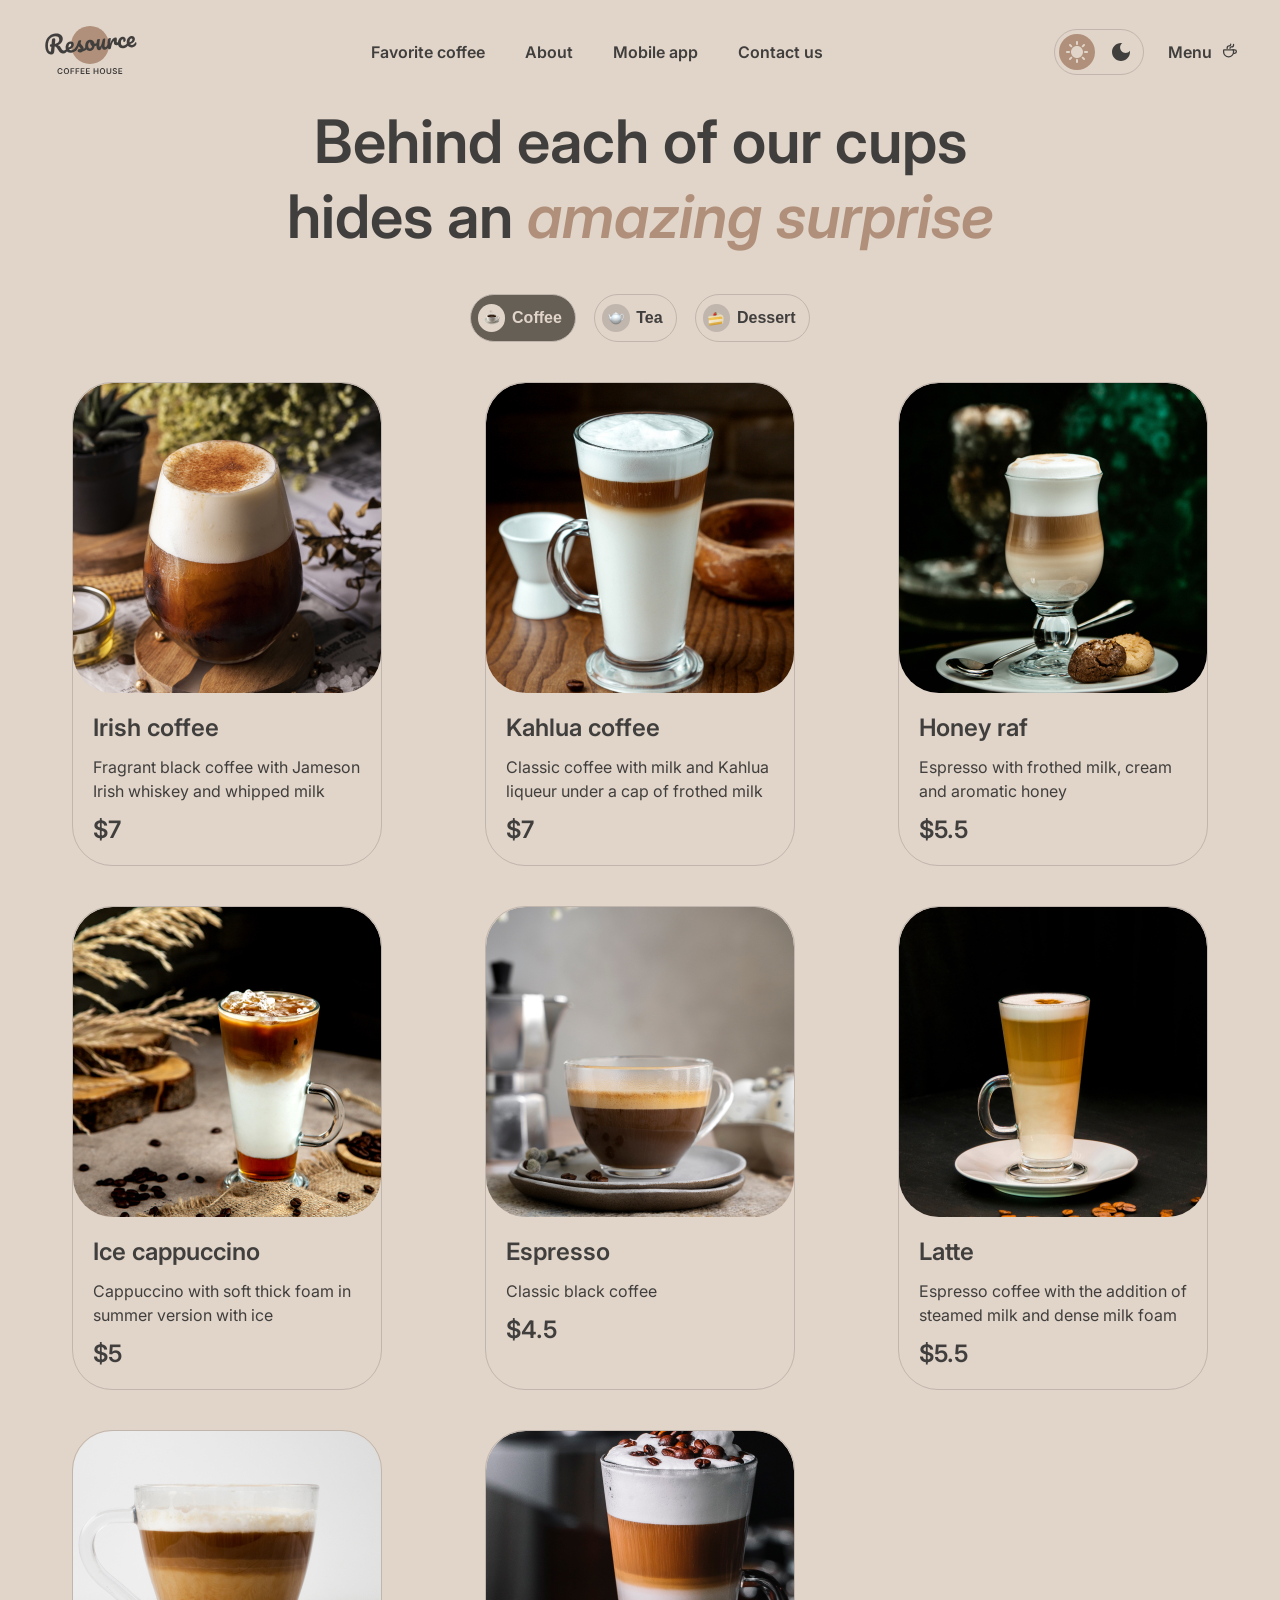
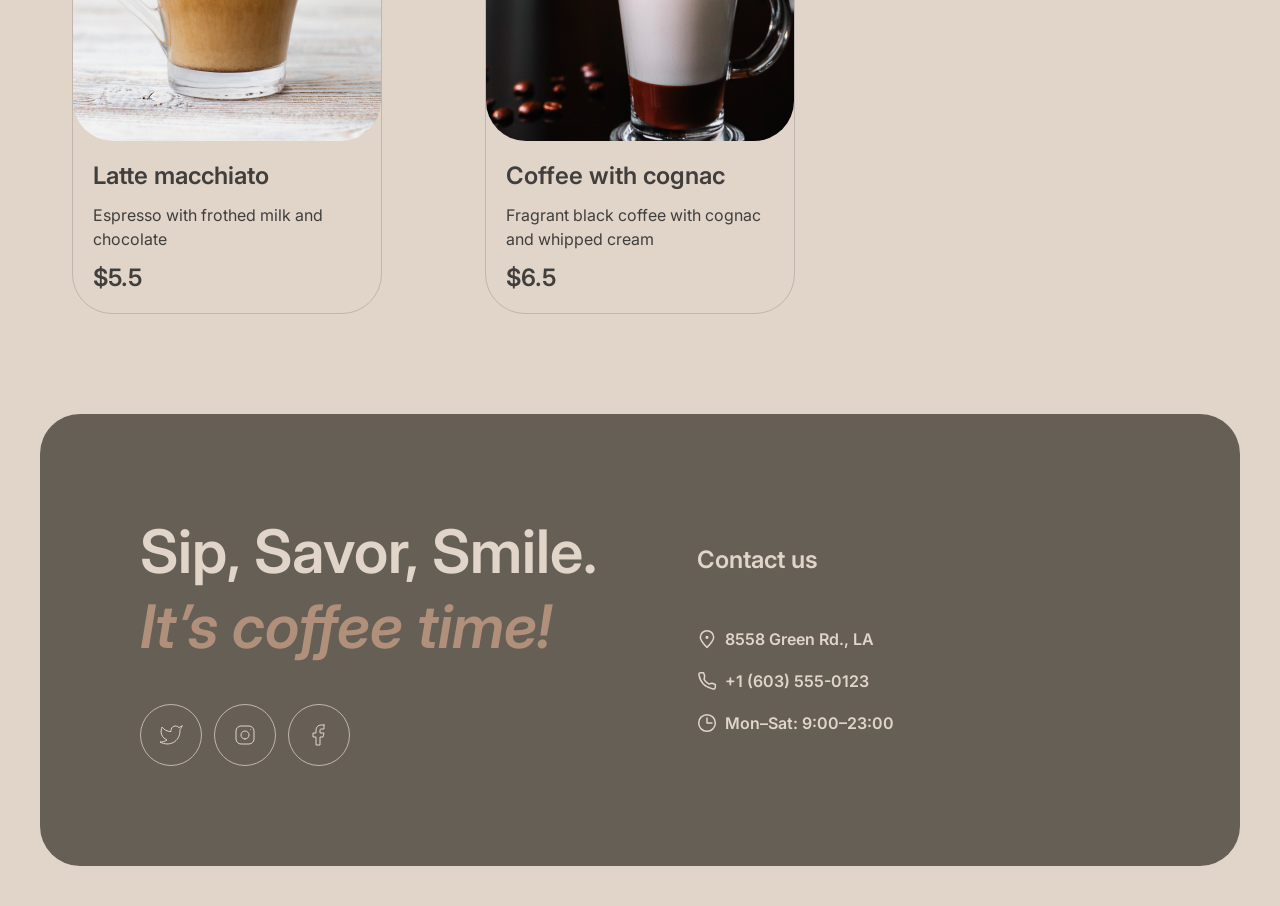
==== menu.html @ b9540a8d "feat: add responsive styles for 768px and 380px screens" ====
<!doctype html>
<html lang="en">
  <head>
    <meta charset="UTF-8" />
    <meta name="viewport" content="width=device-width, initial-scale=1.0" />
    <link rel="stylesheet" href="./menu.css" />
    <link rel="icon" href="./img/home-page/logo.png" />
    <link rel="preconnect" href="https://fonts.googleapis.com" />
    <link rel="preconnect" href="https://fonts.gstatic.com" crossorigin />
    <link
      href="https://fonts.googleapis.com/css2?family=Inter:ital,opsz,wght@0,14..32,100..900;1,14..32,100..900&display=swap"
      rel="stylesheet"
    />
    <title>Coffee House Menu</title>
  </head>
  <body>
    <div class="container">
      <header class="header_container">
        <a class="logo_link" href="./index.html" aria-label="Coffee House home">
          <svg
            class="logo_img"
            width="100"
            height="60"
            viewBox="0 0 100 60"
            fill="none"
            aria-hidden="true"
            xmlns="http://www.w3.org/2000/svg"
          >
            <path
              d="M69 25C69 35.4934 60.4934 44 50 44C39.5066 44 31 35.4934 31 25C31 14.5066 39.5066 6 50 6C60.4934 6 69 14.5066 69 25Z"
              fill="#B0907A"
            />
            <path
              d="M95.6784 22.2913C95.8856 22.2732 96.0534 22.3548 96.1817 22.5364C96.326 22.7165 96.4127 22.9739 96.442 23.3086C96.4922 23.8824 96.4 24.3884 96.1652 24.8265C95.7789 25.5509 95.2359 26.1365 94.5362 26.5832C93.8524 27.0285 93.0084 27.295 92.0042 27.3829C90.4741 27.5168 89.2469 27.1664 88.3226 26.3318C87.3969 25.4812 86.8658 24.2749 86.7291 22.7129C86.6329 21.6131 86.7748 20.5727 87.1547 19.5919C87.5333 18.5951 88.1046 17.7822 88.8687 17.1532C89.6487 16.5229 90.5568 16.1623 91.5928 16.0717C92.5173 15.9908 93.2829 16.2049 93.8895 16.714C94.4948 17.2071 94.8386 17.9239 94.9209 18.8643C95.0171 19.9641 94.7016 20.9473 93.9743 21.814C93.2617 22.6633 91.9772 23.4021 90.1208 24.0303C90.5675 24.73 91.2451 25.0401 92.1537 24.9606C92.8072 24.9035 93.3279 24.7053 93.7158 24.3662C94.1197 24.0257 94.5692 23.4725 95.0643 22.7064C95.2346 22.4506 95.4393 22.3122 95.6784 22.2913ZM91.3914 18.4503C90.8016 18.5019 90.3295 18.8885 89.9751 19.6102C89.6365 20.3304 89.5098 21.1767 89.5949 22.149L89.5991 22.1968C90.5199 21.8914 91.2318 21.4918 91.7347 20.9981C92.2376 20.5044 92.4632 19.9626 92.4117 19.3729C92.3852 19.0701 92.2766 18.8386 92.0859 18.6786C91.9098 18.5013 91.6783 18.4252 91.3914 18.4503Z"
              fill="currentColor"
            />
            <path
              d="M83.2976 28.1446C81.7356 28.2813 80.4779 27.9497 79.5245 27.1497C78.5857 26.3324 78.0529 25.1985 77.926 23.7481C77.813 22.457 77.969 21.303 78.394 20.2861C78.819 19.2692 79.4149 18.4622 80.1818 17.8651C80.9487 17.268 81.7784 16.9304 82.671 16.8523C83.5477 16.7756 84.2481 16.9793 84.7723 17.4635C85.311 17.9303 85.6159 18.5702 85.6871 19.383C85.7456 20.0525 85.6437 20.6316 85.3813 21.1203C85.1348 21.6076 84.7725 21.8722 84.2944 21.9141C83.9915 21.9406 83.7382 21.8904 83.5344 21.7637C83.3465 21.6356 83.2414 21.444 83.2191 21.189C83.2093 21.0774 83.2141 20.9485 83.2334 20.8023C83.2527 20.6561 83.2676 20.5504 83.278 20.4852C83.3367 20.2392 83.357 20.0125 83.3389 19.8053C83.3208 19.5981 83.2511 19.4436 83.1297 19.3418C83.0243 19.2386 82.876 19.1953 82.6847 19.2121C82.3181 19.2441 81.9901 19.4415 81.7006 19.8041C81.4097 20.1508 81.193 20.6114 81.0506 21.186C80.9081 21.7606 80.8661 22.3826 80.9247 23.0521C81.0865 24.901 81.9723 25.7551 83.5821 25.6142C84.2356 25.557 84.9181 25.2805 85.6296 24.7846C86.3556 24.2714 87.0469 23.5444 87.7034 22.6036C87.8752 22.3637 88.0806 22.2333 88.3197 22.2124C88.5269 22.1942 88.6946 22.2759 88.8229 22.4574C88.9672 22.6375 89.054 22.895 89.0832 23.2297C89.1362 23.8354 89.028 24.3427 88.7587 24.7518C88.0904 25.7418 87.2526 26.5378 86.2452 27.1399C85.2524 27.7247 84.2699 28.0596 83.2976 28.1446Z"
              fill="currentColor"
            />
            <path
              d="M69.549 29.3476C68.9433 29.4006 68.485 29.1195 68.1742 28.5042C67.8794 27.8876 67.6706 26.8779 67.5479 25.4753C67.3666 23.4032 67.4892 21.4089 67.9158 19.4924C68.0188 19.0177 68.2207 18.6627 68.5213 18.4276C68.8365 18.1752 69.289 18.0232 69.8787 17.9716C70.1975 17.9437 70.4242 17.964 70.5586 18.0326C70.6931 18.1011 70.7701 18.2469 70.7897 18.4701C70.812 18.7251 70.7426 19.3094 70.5816 20.2229C70.478 20.8744 70.3993 21.4434 70.3455 21.93C70.2917 22.4165 70.2636 23.0132 70.2612 23.7201C70.6673 22.3033 71.1594 21.136 71.7376 20.2181C72.3158 19.3002 72.8997 18.6308 73.4892 18.2098C74.0947 17.7874 74.6605 17.5532 75.1865 17.5072C76.2225 17.4166 76.7858 17.8893 76.8765 18.9253C76.8946 19.1325 76.8668 19.6409 76.7931 20.4504C76.7214 21.0991 76.6925 21.5032 76.7064 21.6626C76.7552 22.2204 76.9789 22.4819 77.3773 22.4471C77.8236 22.408 78.3668 22.0072 79.0067 21.2445C79.1958 21.0191 79.4019 20.8967 79.6251 20.8772C79.8323 20.8591 80 20.9408 80.1283 21.1223C80.2712 21.2864 80.3559 21.5199 80.3824 21.8228C80.434 22.4125 80.315 22.8887 80.0255 23.2513C79.6197 23.7526 79.1285 24.1971 78.5521 24.5848C77.9903 24.9552 77.3746 25.1697 76.7052 25.2282C75.8604 25.3021 75.196 25.1434 74.7121 24.7521C74.2441 24.3594 73.978 23.7965 73.9139 23.0633C73.8929 22.8242 73.8959 22.583 73.9228 22.3397C73.9268 22.0182 73.9239 21.8016 73.9142 21.69C73.8919 21.435 73.793 21.3151 73.6177 21.3305C73.3786 21.3514 73.0836 21.6503 72.7325 22.2271C72.396 22.7865 72.0748 23.5213 71.7689 24.4314C71.4631 25.3415 71.2332 26.2932 71.0791 27.2864C70.9694 28.0509 70.8068 28.5791 70.5914 28.8709C70.3906 29.1455 70.0431 29.3044 69.549 29.3476Z"
              fill="currentColor"
            />
            <path
              d="M59.2462 30.2488C58.5289 30.3116 57.9106 30.0364 57.3912 29.4233C56.8863 28.7929 56.5906 27.9836 56.5042 26.9954C56.3996 25.8 56.3838 24.7012 56.4567 23.699C56.5282 22.6809 56.6985 21.5979 56.9675 20.4501C57.085 19.958 57.2782 19.5958 57.547 19.3635C57.8157 19.1312 58.2609 18.9878 58.8826 18.9334C59.2332 18.9028 59.4772 18.9376 59.6145 19.038C59.7677 19.1371 59.8541 19.2981 59.8736 19.5213C59.8847 19.6488 59.8347 20.0868 59.7235 20.8354C59.6157 21.4391 59.5349 21.9842 59.4811 22.4707C59.3088 24.1722 59.247 25.3019 59.2958 25.8598C59.3251 26.1945 59.3859 26.4301 59.4781 26.5666C59.569 26.6871 59.7021 26.7397 59.8774 26.7244C60.1165 26.7035 60.3904 26.4386 60.6993 25.9297C61.024 25.4195 61.3431 24.6608 61.6565 23.6536C61.9859 22.6451 62.2798 21.4148 62.5382 19.9627C62.6239 19.4734 62.7852 19.114 63.0221 18.8845C63.2749 18.6535 63.6643 18.5151 64.1903 18.4691C64.5569 18.437 64.8161 18.4625 64.9679 18.5456C65.1184 18.6127 65.204 18.7658 65.2249 19.0049C65.2598 19.4034 65.1561 20.5127 64.9138 22.3327C64.646 24.412 64.533 25.6907 64.5748 26.1688C64.6013 26.4717 64.686 26.7052 64.8289 26.8694C64.9703 27.0176 65.1447 27.0827 65.3519 27.0645C65.6706 27.0366 66.0285 26.8126 66.4254 26.3924C66.8368 25.9549 67.3708 25.2657 68.0273 24.3249C68.199 24.0851 68.4044 23.9547 68.6435 23.9337C68.8507 23.9156 69.0185 23.9973 69.1468 24.1788C69.291 24.3589 69.3778 24.6163 69.4071 24.9511C69.4629 25.5886 69.3547 26.096 69.0825 26.4731C68.471 27.3779 67.7905 28.1361 67.041 28.7477C66.3074 29.358 65.4385 29.707 64.4343 29.7949C63.6693 29.8618 63.0776 29.6165 62.6594 29.0588C62.2572 28.4997 62.0093 27.6862 61.9159 26.6183C61.7398 27.7259 61.4065 28.5982 60.9162 29.2354C60.4245 29.8566 59.8678 30.1944 59.2462 30.2488Z"
              fill="currentColor"
            />
            <path
              d="M57.5606 22.8796C57.7678 22.8614 57.9362 22.9511 58.0659 23.1485C58.1956 23.346 58.2744 23.6041 58.3023 23.9229C58.3692 24.688 58.1779 25.1625 57.7282 25.3463C56.8011 25.7647 55.7659 26.048 54.6225 26.1963C54.4367 27.5616 53.9332 28.6898 53.1117 29.5808C52.2888 30.4559 51.3115 30.9429 50.1799 31.0419C49.2235 31.1256 48.3824 30.9663 47.6566 30.564C46.9467 30.1603 46.383 29.5913 45.9654 28.8569C45.5478 28.1225 45.3 27.309 45.2219 26.4164C45.1159 25.205 45.2529 24.1089 45.6328 23.1281C46.0114 22.1313 46.5841 21.3343 47.351 20.7372C48.1165 20.1242 48.9933 19.7744 49.9816 19.688C51.1929 19.582 52.2022 19.9193 53.0093 20.6999C53.8309 21.4632 54.3592 22.453 54.5941 23.6691C55.339 23.5558 56.2177 23.3183 57.23 22.9567C57.3547 22.9136 57.4649 22.8879 57.5606 22.8796ZM50.1494 28.4908C50.6595 28.4462 51.0797 28.2007 51.41 27.7542C51.7563 27.3063 51.959 26.6863 52.0182 25.8941C51.4948 25.6026 51.0739 25.1977 50.7555 24.6795C50.4531 24.1599 50.2754 23.5972 50.2224 22.9916C50.2001 22.7365 50.2017 22.4794 50.2272 22.2202L50.1076 22.2307C49.4701 22.2864 48.9633 22.644 48.5873 23.3032C48.2259 23.9452 48.094 24.824 48.1916 25.9398C48.2683 26.8164 48.4942 27.4712 48.8694 27.9042C49.2605 28.3357 49.6872 28.5313 50.1494 28.4908Z"
              fill="currentColor"
            />
            <path
              d="M40.3103 32.4354C39.4815 32.508 38.8272 32.3725 38.3474 32.029C37.8836 31.6841 37.6307 31.2726 37.5889 30.7944C37.5527 30.38 37.6727 30.0081 37.9491 29.6787C38.2254 29.3494 38.6584 29.1589 39.2482 29.1073C39.4554 29.0892 39.6966 29.0922 39.9717 29.1163C40.2614 29.1231 40.4787 29.1282 40.6235 29.1316C40.5713 28.7185 40.4415 28.3364 40.2341 27.9851C40.0427 27.6325 39.8048 27.3 39.5205 26.9876C39.2348 26.6592 38.9692 26.3773 38.7237 26.1418C38.3119 27.1254 37.8861 27.9497 37.4464 28.6145C37.0226 29.278 36.5482 29.9137 36.0232 30.5218C35.7614 30.8338 35.4711 31.0038 35.1523 31.0316C34.8973 31.054 34.6824 30.9844 34.5077 30.823C34.3316 30.6457 34.2316 30.4216 34.2079 30.1506C34.1801 29.8318 34.2658 29.5272 34.4653 29.2367L34.7426 28.827C35.5244 27.6664 36.1078 26.7159 36.4928 25.9756C36.7233 25.4896 36.9884 24.8481 37.288 24.0509C37.5863 23.2379 37.8745 22.4016 38.1527 21.542C38.3942 20.8142 38.9931 20.4085 39.9494 20.3248C40.3957 20.2858 40.71 20.2984 40.8923 20.3628C41.0746 20.4271 41.1734 20.547 41.1888 20.7223C41.1971 20.8179 41.1785 20.9722 41.1329 21.1849C41.0873 21.3977 41.0177 21.6126 40.9243 21.8296C40.6876 22.4285 40.5867 22.9272 40.6215 23.3257C40.6424 23.5647 40.7451 23.8208 40.9296 24.0937C41.1301 24.3653 41.4244 24.7009 41.8127 25.1006C42.3814 25.7254 42.8141 26.2657 43.111 26.7216C43.4224 27.1601 43.6025 27.6583 43.6513 28.2162C43.6652 28.3756 43.6688 28.6001 43.662 28.8898C44.4166 28.5187 45.2626 27.6335 46.2003 26.2345C46.372 25.9946 46.5774 25.8642 46.8165 25.8433C47.0237 25.8252 47.1915 25.9069 47.3198 26.0884C47.464 26.2685 47.5508 26.5259 47.5801 26.8606C47.6331 27.4663 47.5249 27.9737 47.2555 28.3827C46.545 29.4407 45.8392 30.185 45.1381 30.6158C44.4515 31.0292 43.5756 31.2985 42.5105 31.4238C41.9204 32.0215 41.187 32.3587 40.3103 32.4354Z"
              fill="currentColor"
            />
            <path
              d="M36.6161 26.7357C36.8233 26.7175 36.9911 26.7992 37.1194 26.9807C37.2636 27.1608 37.3504 27.4183 37.3797 27.753C37.4355 28.3905 37.3273 28.8979 37.0551 29.2751C36.5281 30.0439 35.7492 30.7786 34.7183 31.4791C33.7034 32.1782 32.5823 32.5815 31.355 32.6888C29.6814 32.8353 28.3426 32.4947 27.3386 31.667C26.3347 30.8394 25.7637 29.6365 25.6256 28.0586C25.5294 26.9588 25.6713 25.9185 26.0512 24.9376C26.4298 23.9408 27.0011 23.1279 27.7652 22.4989C28.5452 21.8686 29.4533 21.508 30.4893 21.4174C31.4138 21.3365 32.1793 21.5506 32.786 22.0597C33.3913 22.5528 33.7351 23.2696 33.8173 24.21C33.9136 25.3098 33.5981 26.293 32.8708 27.1597C32.1581 28.009 30.8816 28.7471 29.0412 29.3739C29.5039 30.0722 30.293 30.3726 31.4088 30.275C32.126 30.2122 32.9173 29.894 33.7826 29.3204C34.6625 28.7295 35.4016 27.9983 35.9999 27.1269C36.1716 26.887 36.377 26.7566 36.6161 26.7357ZM30.2878 23.796C29.6981 23.8476 29.226 24.2342 28.8715 24.9559C28.533 25.6761 28.4063 26.5224 28.4914 27.4947L28.4955 27.5425C29.4164 27.2371 30.1283 26.8375 30.6312 26.3438C31.1341 25.8501 31.3597 25.3083 31.3081 24.7186C31.2816 24.4158 31.1731 24.1843 30.9824 24.0243C30.8063 23.847 30.5747 23.7709 30.2878 23.796Z"
              fill="currentColor"
            />
            <path
              d="M27.6906 27.5167C27.8978 27.4986 28.0656 27.5803 28.1939 27.7618C28.3382 27.9419 28.4249 28.1993 28.4542 28.5341C28.5086 29.1557 28.4004 29.6631 28.1296 30.0561C27.4454 31.0476 26.7351 31.8324 25.9987 32.4108C25.261 32.9733 24.3581 33.3012 23.2902 33.3946C22.2541 33.4853 21.3451 33.2837 20.5631 32.79C19.797 32.2949 19.028 31.3985 18.256 30.1009C17.6351 29.063 17.151 28.3023 16.8035 27.8188C16.4547 27.3193 16.119 26.9712 15.7967 26.7745C15.4903 26.5765 15.1198 26.4724 14.6852 26.4622C14.6508 26.8025 14.5595 27.8705 14.4114 29.6663C14.3537 30.4744 14.3165 30.9675 14.3 31.1456C14.2256 32.1319 13.9724 32.9089 13.5402 33.4767C13.1067 34.0286 12.4038 34.3471 11.4315 34.4321C10.3636 34.5256 9.38799 34.2977 8.50477 33.7486C7.63609 33.1822 6.9298 32.3606 6.38589 31.2839C5.84059 30.1913 5.50518 28.9277 5.37968 27.4932C5.1454 24.8154 5.40544 22.4638 6.15978 20.4383C6.93006 18.4115 8.10738 16.8148 9.69174 15.6483C11.2906 14.4644 13.1899 13.7763 15.3895 13.5838C16.9196 13.45 18.223 13.5688 19.2994 13.9404C20.3759 14.312 21.1968 14.8826 21.762 15.6523C22.3432 16.4206 22.6784 17.3148 22.7676 18.3349C22.8457 19.2275 22.7073 20.1229 22.3522 21.0213C22.0117 21.9023 21.4476 22.7066 20.66 23.434C19.8724 24.1614 18.8869 24.7375 17.7034 25.1622C18.4866 25.3025 19.1057 25.5856 19.5605 26.0116C20.0154 26.4376 20.4891 27.0787 20.9816 27.9351C21.5115 28.8524 22.0112 29.5153 22.4806 29.924C22.966 30.3312 23.4955 30.5098 24.0693 30.4596C24.5794 30.4149 25.0509 30.205 25.4838 29.8299C25.9154 29.4388 26.4456 28.7981 27.0744 27.9079C27.2461 27.6681 27.4515 27.5377 27.6906 27.5167ZM11.3837 26.727C10.8418 26.7744 10.4561 26.6797 10.2266 26.4428C10.013 26.2045 9.89225 25.9259 9.86436 25.6071C9.8309 25.2246 9.92394 24.9113 10.1435 24.6672C10.379 24.4218 10.6562 24.2851 10.9749 24.2572L11.5727 24.2049C11.691 22.6206 11.8123 21.2528 11.9364 20.1016C12.053 19.0474 12.6771 18.4708 13.8088 18.3718C14.7173 18.2923 15.2071 18.659 15.2782 19.4719C15.2936 19.6473 15.2975 19.7835 15.2899 19.8805L14.9199 23.9121C15.7764 23.789 16.5393 23.5134 17.2085 23.0855C17.8937 22.6561 18.4149 22.0966 18.7722 21.4068C19.1454 20.7156 19.2957 19.9556 19.2232 19.1268C19.1353 18.1226 18.7236 17.3636 17.988 16.8498C17.2524 16.3359 16.2232 16.1369 14.9002 16.2526C13.3382 16.3893 12.0016 16.8997 10.8904 17.7839C9.79381 18.6508 8.98568 19.8779 8.46605 21.4653C7.94503 23.0366 7.78003 24.9142 7.97108 27.0978C8.06033 28.1179 8.24063 28.9855 8.51198 29.7006C8.78334 30.4157 9.08648 30.9432 9.42139 31.2834C9.75631 31.6235 10.0592 31.7817 10.3302 31.7579C10.5374 31.7398 10.6957 31.6216 10.8051 31.4032C10.9304 31.1834 11.0127 30.839 11.052 30.3698L11.3837 26.727Z"
              fill="currentColor"
            />
            <path
              d="M78.4023 54.0001V48.1819H82.1864V49.0654H79.4563V50.645H81.9904V51.5285H79.4563V53.1165H82.2092V54.0001H78.4023Z"
              fill="currentColor"
            />
            <path
              d="M75.9698 49.7813C75.9433 49.5332 75.8316 49.34 75.6346 49.2017C75.4395 49.0635 75.1857 48.9943 74.8732 48.9943C74.6535 48.9943 74.4651 49.0275 74.3079 49.0938C74.1507 49.1601 74.0304 49.25 73.9471 49.3637C73.8638 49.4773 73.8211 49.607 73.8192 49.7529C73.8192 49.8741 73.8467 49.9792 73.9016 50.0682C73.9585 50.1572 74.0352 50.233 74.1317 50.2955C74.2283 50.3561 74.3353 50.4072 74.4528 50.4489C74.5702 50.4906 74.6886 50.5256 74.8079 50.554L75.3533 50.6904C75.573 50.7415 75.7842 50.8106 75.9869 50.8977C76.1914 50.9849 76.3742 51.0947 76.5352 51.2273C76.698 51.3599 76.8268 51.5199 76.9215 51.7074C77.0162 51.8949 77.0636 52.1146 77.0636 52.3665C77.0636 52.7074 76.9764 53.0076 76.8022 53.2671C76.628 53.5246 76.3761 53.7263 76.0465 53.8722C75.7189 54.0161 75.3221 54.0881 74.8562 54.0881C74.4035 54.0881 74.0105 54.018 73.6772 53.8779C73.3458 53.7377 73.0863 53.5332 72.8988 53.2642C72.7132 52.9953 72.6128 52.6676 72.5977 52.2813H73.6346C73.6497 52.4839 73.7122 52.6525 73.8221 52.787C73.9319 52.9214 74.0749 53.0218 74.2511 53.0881C74.4291 53.1544 74.628 53.1875 74.8477 53.1875C75.0768 53.1875 75.2776 53.1534 75.4499 53.0852C75.6242 53.0152 75.7605 52.9186 75.859 52.7955C75.9575 52.6705 76.0077 52.5246 76.0096 52.358C76.0077 52.2065 75.9632 52.0815 75.8761 51.983C75.7889 51.8826 75.6668 51.7993 75.5096 51.733C75.3543 51.6648 75.1725 51.6042 74.9641 51.5512L74.3022 51.3807C73.823 51.2576 73.4442 51.071 73.1658 50.821C72.8893 50.5692 72.7511 50.2349 72.7511 49.8182C72.7511 49.4754 72.8439 49.1752 73.0295 48.9176C73.217 48.6601 73.4717 48.4602 73.7937 48.3182C74.1156 48.1743 74.4802 48.1023 74.8874 48.1023C75.3003 48.1023 75.6621 48.1743 75.9727 48.3182C76.2852 48.4602 76.5304 48.6582 76.7085 48.912C76.8865 49.1638 76.9783 49.4536 76.984 49.7813H75.9698Z"
              fill="currentColor"
            />
            <path
              d="M70.2086 48.1819H71.2626V51.983C71.2626 52.3997 71.1641 52.7662 70.9672 53.0825C70.7721 53.3987 70.4975 53.6459 70.1433 53.8239C69.7891 54.0001 69.3753 54.0881 68.9018 54.0881C68.4264 54.0881 68.0117 54.0001 67.6575 53.8239C67.3033 53.6459 67.0287 53.3987 66.8336 53.0825C66.6386 52.7662 66.541 52.3997 66.541 51.983V48.1819H67.595V51.895C67.595 52.1374 67.648 52.3533 67.7541 52.5427C67.862 52.7321 68.0136 52.8807 68.2086 52.9887C68.4037 53.0948 68.6348 53.1478 68.9018 53.1478C69.1689 53.1478 69.3999 53.0948 69.595 52.9887C69.792 52.8807 69.9435 52.7321 70.0495 52.5427C70.1556 52.3533 70.2086 52.1374 70.2086 51.895V48.1819Z"
              fill="currentColor"
            />
            <path
              d="M65.1435 51.0909C65.1435 51.7178 65.026 52.2548 64.7912 52.7017C64.5582 53.1468 64.2401 53.4877 63.8366 53.7245C63.4351 53.9612 62.9796 54.0796 62.4702 54.0796C61.9607 54.0796 61.5043 53.9612 61.1009 53.7245C60.6993 53.4858 60.3812 53.144 60.1463 52.6989C59.9134 52.2519 59.7969 51.7159 59.7969 51.0909C59.7969 50.464 59.9134 49.9281 60.1463 49.483C60.3812 49.036 60.6993 48.6942 61.1009 48.4574C61.5043 48.2207 61.9607 48.1023 62.4702 48.1023C62.9796 48.1023 63.4351 48.2207 63.8366 48.4574C64.2401 48.6942 64.5582 49.036 64.7912 49.483C65.026 49.9281 65.1435 50.464 65.1435 51.0909ZM64.0838 51.0909C64.0838 50.6496 64.0147 50.2775 63.8764 49.9745C63.7401 49.6695 63.5507 49.4394 63.3082 49.2841C63.0658 49.1269 62.7865 49.0483 62.4702 49.0483C62.1539 49.0483 61.8745 49.1269 61.6321 49.2841C61.3897 49.4394 61.1993 49.6695 61.0611 49.9745C60.9247 50.2775 60.8565 50.6496 60.8565 51.0909C60.8565 51.5322 60.9247 51.9053 61.0611 52.2102C61.1993 52.5133 61.3897 52.7434 61.6321 52.9006C61.8745 53.0559 62.1539 53.1335 62.4702 53.1335C62.7865 53.1335 63.0658 53.0559 63.3082 52.9006C63.5507 52.7434 63.7401 52.5133 63.8764 52.2102C64.0147 51.9053 64.0838 51.5322 64.0838 51.0909Z"
              fill="currentColor"
            />
            <path
              d="M53.5918 54.0001V48.1819H54.6458V50.645H57.3418V48.1819H58.3986V54.0001H57.3418V51.5285H54.6458V54.0001H53.5918Z"
              fill="currentColor"
            />
            <path
              d="M45.9492 54.0001V48.1819H49.7333V49.0654H47.0032V50.645H49.5373V51.5285H47.0032V53.1165H49.756V54.0001H45.9492Z"
              fill="currentColor"
            />
            <path
              d="M40.6895 54.0001V48.1819H44.4735V49.0654H41.7434V50.645H44.2775V51.5285H41.7434V53.1165H44.4963V54.0001H40.6895Z"
              fill="currentColor"
            />
            <path
              d="M35.6016 54.0001V48.1819H39.3288V49.0654H36.6555V50.645H39.0732V51.5285H36.6555V54.0001H35.6016Z"
              fill="currentColor"
            />
            <path
              d="M30.5137 54.0001V48.1819H34.2409V49.0654H31.5676V50.645H33.9853V51.5285H31.5676V54.0001H30.5137Z"
              fill="currentColor"
            />
            <path
              d="M29.1181 51.0909C29.1181 51.7178 29.0007 52.2548 28.7658 52.7017C28.5328 53.1468 28.2147 53.4877 27.8113 53.7245C27.4097 53.9612 26.9542 54.0796 26.4448 54.0796C25.9353 54.0796 25.4789 53.9612 25.0755 53.7245C24.6739 53.4858 24.3558 53.144 24.1209 52.6989C23.888 52.2519 23.7715 51.7159 23.7715 51.0909C23.7715 50.464 23.888 49.9281 24.1209 49.483C24.3558 49.036 24.6739 48.6942 25.0755 48.4574C25.4789 48.2207 25.9353 48.1023 26.4448 48.1023C26.9542 48.1023 27.4097 48.2207 27.8113 48.4574C28.2147 48.6942 28.5328 49.036 28.7658 49.483C29.0007 49.9281 29.1181 50.464 29.1181 51.0909ZM28.0584 51.0909C28.0584 50.6496 27.9893 50.2775 27.851 49.9745C27.7147 49.6695 27.5253 49.4394 27.2828 49.2841C27.0404 49.1269 26.7611 49.0483 26.4448 49.0483C26.1285 49.0483 25.8491 49.1269 25.6067 49.2841C25.3643 49.4394 25.1739 49.6695 25.0357 49.9745C24.8993 50.2775 24.8311 50.6496 24.8311 51.0909C24.8311 51.5322 24.8993 51.9053 25.0357 52.2102C25.1739 52.5133 25.3643 52.7434 25.6067 52.9006C25.8491 53.0559 26.1285 53.1335 26.4448 53.1335C26.7611 53.1335 27.0404 53.0559 27.2828 52.9006C27.5253 52.7434 27.7147 52.5133 27.851 52.2102C27.9893 51.9053 28.0584 51.5322 28.0584 51.0909Z"
              fill="currentColor"
            />
            <path
              d="M22.5536 50.1449H21.4911C21.4608 49.9707 21.4049 49.8163 21.3235 49.6818C21.2421 49.5455 21.1407 49.4299 21.0195 49.3352C20.8983 49.2406 20.7601 49.1695 20.6048 49.1222C20.4513 49.0729 20.2856 49.0483 20.1076 49.0483C19.7913 49.0483 19.511 49.1279 19.2667 49.287C19.0224 49.4442 18.8311 49.6752 18.6928 49.9801C18.5546 50.2832 18.4854 50.6534 18.4854 51.0909C18.4854 51.536 18.5546 51.911 18.6928 52.2159C18.833 52.519 19.0243 52.7481 19.2667 52.9034C19.511 53.0568 19.7904 53.1335 20.1048 53.1335C20.279 53.1335 20.4419 53.1108 20.5934 53.0654C20.7468 53.018 20.8841 52.9489 21.0053 52.858C21.1284 52.7671 21.2317 52.6553 21.315 52.5227C21.4002 52.3902 21.4589 52.2387 21.4911 52.0682L22.5536 52.0739C22.5138 52.3504 22.4277 52.6099 22.2951 52.8523C22.1644 53.0947 21.993 53.3087 21.7809 53.4943C21.5688 53.6781 21.3207 53.822 21.0366 53.9262C20.7525 54.0284 20.4371 54.0796 20.0906 54.0796C19.5792 54.0796 19.1228 53.9612 18.7212 53.7245C18.3197 53.4877 18.0034 53.1459 17.7724 52.6989C17.5413 52.2519 17.4258 51.7159 17.4258 51.0909C17.4258 50.464 17.5423 49.9281 17.7752 49.483C18.0082 49.036 18.3254 48.6942 18.7269 48.4574C19.1284 48.2207 19.583 48.1023 20.0906 48.1023C20.4144 48.1023 20.7156 48.1477 20.994 48.2387C21.2724 48.3296 21.5205 48.4631 21.7383 48.6392C21.9561 48.8135 22.1351 49.0275 22.2752 49.2813C22.4173 49.5332 22.5101 49.821 22.5536 50.1449Z"
              fill="currentColor"
            />
          </svg>
        </a>
        <nav>
          <ul class="header_list">
            <li>
              <a class="header_link" href="./index.html#favorite"
                >Favorite coffee</a
              >
            </li>
            <li><a class="header_link" href="./index.html#about">About</a></li>
            <li>
              <a class="header_link" href="./index.html#mobile_app"
                >Mobile app</a
              >
            </li>
            <li><a class="header_link" href="#contacts">Contact us</a></li>
          </ul>
        </nav>
        <div class="header_options">
          <div class="theme_switch">
            <button
              class="theme_btn"
              id="sun_btn"
              aria-label="Switch to light theme"
              type="button"
              disabled
            >
              <svg
                class="sun_svg"
                width="22"
                height="22"
                viewBox="0 0 22 22"
                fill="none"
                aria-hidden="true"
                xmlns="http://www.w3.org/2000/svg"
              >
                <path
                  d="M10 3V1C10 0.45 10.45 0 11 0C11.55 0 12 0.45 12 1V3C12 3.55 11.55 4 11 4C10.45 4 10 3.55 10 3ZM17.36 6.05L18.77 4.63C19.16 4.24 19.16 3.61 18.77 3.22C18.38 2.83 17.75 2.83 17.36 3.22L15.95 4.64C15.56 5.03 15.56 5.66 15.95 6.05C16.34 6.44 16.97 6.44 17.36 6.05ZM21 10H19C18.45 10 18 10.45 18 11C18 11.55 18.45 12 19 12H21C21.55 12 22 11.55 22 11C22 10.45 21.55 10 21 10ZM11 18C10.45 18 10 18.45 10 19V21C10 21.55 10.45 22 11 22C11.55 22 12 21.55 12 21V19C12 18.45 11.55 18 11 18ZM4.64 6.05L3.22 4.64C2.83 4.25 2.83 3.61 3.22 3.23C3.61 2.85 4.25 2.84 4.63 3.23L6.04 4.64C6.43 5.03 6.43 5.67 6.04 6.05C5.65 6.43 5.02 6.44 4.64 6.05ZM15.95 15.95C15.56 16.34 15.56 16.98 15.95 17.36L17.36 18.77C17.75 19.16 18.39 19.16 18.77 18.77C19.16 18.38 19.16 17.74 18.77 17.36L17.36 15.95C16.98 15.56 16.34 15.56 15.95 15.95ZM1 12H3C3.55 12 4 11.55 4 11C4 10.45 3.55 10 3 10H1C0.45 10 0 10.45 0 11C0 11.55 0.45 12 1 12ZM4.64 18.78L6.05 17.37C6.44 16.98 6.44 16.34 6.05 15.96C5.66 15.58 5.02 15.57 4.64 15.96L3.23 17.37C2.84 17.76 2.84 18.4 3.23 18.78C3.61 19.17 4.25 19.17 4.64 18.78ZM11 5C7.69 5 5 7.69 5 11C5 14.31 7.69 17 11 17C14.31 17 17 14.31 17 11C17 7.69 14.31 5 11 5Z"
                  fill="currentColor"
                />
              </svg>
            </button>
            <button
              class="theme_btn"
              id="moon_btn"
              aria-label="Switch to dark theme"
              type="button"
            >
              <svg
                class="moon_svg"
                width="18"
                height="18"
                viewBox="0 0 18 18"
                fill="none"
                aria-hidden="true"
                xmlns="http://www.w3.org/2000/svg"
              >
                <path
                  d="M9 0C4.03 0 0 4.03 0 9C0 13.97 4.03 18 9 18C13.97 18 18 13.97 18 9C18 8.54 17.96 8.08 17.9 7.64C16.92 9.01 15.32 9.9 13.5 9.9C10.52 9.9 8.1 7.48 8.1 4.5C8.1 2.69 8.99 1.08 10.36 0.0999999C9.92 0.0399999 9.46 0 9 0Z"
                  fill="currentColor"
                />
              </svg>
            </button>
          </div>
          <a class="header_link menu_link" href="./menu.html"
            ><p>Menu</p>
            <svg
              class="coffee_cup_icon"
              width="20"
              height="20"
              viewBox="0 0 20 20"
              fill="none"
              aria-hidden="true"
              xmlns="http://www.w3.org/2000/svg"
            >
              <path
                d="M14.166 9.76667V11.6667C14.166 14.8883 11.5543 17.5 8.33268 17.5C5.11102 17.5 2.49935 14.8883 2.49935 11.6667V9.76667C2.49935 9.4353 2.76798 9.16667 3.09935 9.16667H13.566C13.8974 9.16667 14.166 9.4353 14.166 9.76667Z"
                stroke="currentColor"
                stroke-width="1.5"
                stroke-linecap="round"
                stroke-linejoin="round"
              />
              <path
                d="M9.99935 7.49996C9.99935 6.66663 10.5946 5.83329 11.7851 5.83329C13.1 5.83329 14.166 4.7673 14.166 3.45234V2.91663"
                stroke="currentColor"
                stroke-width="1.5"
                stroke-linecap="round"
                stroke-linejoin="round"
              />
              <path
                d="M6.66732 7.5V7.08333C6.66732 5.70262 7.78661 4.58333 9.16732 4.58333C10.0878 4.58333 10.834 3.83714 10.834 2.91667V2.5"
                stroke="currentColor"
                stroke-width="1.5"
                stroke-linecap="round"
                stroke-linejoin="round"
              />
              <path
                d="M13.334 9.16663H15.4173C16.5679 9.16663 17.5007 10.0994 17.5007 11.25C17.5007 12.4006 16.5679 13.3333 15.4173 13.3333H14.1673"
                stroke="currentColor"
                stroke-width="1.5"
                stroke-linecap="round"
                stroke-linejoin="round"
              />
            </svg>
          </a>
          <button
            class="btns burger_btn"
            id="burger_default"
            type="button"
            aria-label="Open menu"
          >
            <svg
              class="burger_icon"
              width="44"
              height="44"
              viewBox="0 0 44 44"
              fill="none"
              xmlns="http://www.w3.org/2000/svg"
            >
              <rect
                x="0.5"
                y="0.5"
                width="43"
                height="43"
                rx="21.5"
                stroke="currentColor"
              />
              <path
                d="M14 18H30"
                stroke="currentColor"
                stroke-width="1.5"
                stroke-linecap="round"
                stroke-linejoin="round"
              />
              <path
                d="M14 26H30"
                stroke="currentColor"
                stroke-width="1.5"
                stroke-linecap="round"
                stroke-linejoin="round"
              />
            </svg>
          </button>
          <button
            class="btns burger_btn"
            id="burger_active"
            type="button"
            aria-label="Close menu"
          >
            <svg
              class="burger_icon"
              width="44"
              height="44"
              viewBox="0 0 44 44"
              fill="none"
              xmlns="http://www.w3.org/2000/svg"
            >
              <rect
                x="0.5"
                y="0.5"
                width="43"
                height="43"
                rx="21.5"
                stroke="currentColor"
              />
              <path
                d="M16.3438 16.3431L27.6575 27.6568"
                stroke="currentColor"
                stroke-width="1.5"
                stroke-linecap="round"
                stroke-linejoin="round"
              />
              <path
                d="M16.3438 27.6568L27.6575 16.3431"
                stroke="currentColor"
                stroke-width="1.5"
                stroke-linecap="round"
                stroke-linejoin="round"
              />
            </svg>
          </button>
        </div>
      </header>
      <main>
        <section class="menu_container">
          <h1 class="menu_title">
            Behind each of our cups hides an
            <span class="text_accent">amazing surprise</span>
          </h1>
          <div class="tabs_container">
            <button
              class="tab_item active"
              type="button"
              data-category="Coffee"
              disabled
            >
              <span class="icon_container">
                <img class="tab_icon" src="./img/icons/coffee.png" alt="" />
              </span>
              <span class="tab_title">Coffee</span>
            </button>
            <button class="tab_item" type="button" data-category="Tea">
              <span class="icon_container">
                <img class="tab_icon" src="./img/icons/tea.png" alt="" />
              </span>
              <span class="tab_title">Tea</span>
            </button>
            <button class="tab_item" type="button" data-category="Dessert">
              <span class="icon_container">
                <img class="tab_icon" src="./img/icons/dessert.png" alt="" />
              </span>
              <span class="tab_title">Dessert</span>
            </button>
          </div>
          <div class="menu_grid">
            <!--
                        <div class="menu_card">
              <div class="menu_img_container">
                              <img class="img_card" src="./img/menu-page/coffee-1.jpg"
              alt="">
              </div>
              <div class="description">
                <h3 class="card_description_title">Irish coffee</h3>
                <p class="card_description_text">Fragrant black coffee with Jameson Irish whiskey and whipped milk</p>
                <p class="card_description_price">$7.00</p>
              </div>
            </div>
            -->
          </div>
          <button
            class="btns"
            id="upload_btn"
            type="button"
            aria-label="Load more"
          >
            <svg
              width="60"
              height="60"
              viewBox="0 0 60 60"
              fill="none"
              xmlns="http://www.w3.org/2000/svg"
            >
              <rect
                x="0.5"
                y="0.5"
                width="59"
                height="59"
                rx="29.5"
                stroke="currentColor"
              />
              <path
                d="M39.8883 31.5C39.1645 36.3113 35.013 40 30 40C24.4772 40 20 35.5228 20 30C20 24.4772 24.4772 20 30 20C34.1006 20 37.6248 22.4682 39.1679 26"
                stroke="currentColor"
                stroke-linecap="round"
                stroke-linejoin="round"
              />
              <path
                d="M35 26H39.4C39.7314 26 40 25.7314 40 25.4V21"
                stroke="currentColor"
                stroke-linecap="round"
                stroke-linejoin="round"
              />
            </svg>
          </button>
        </section>
      </main>
      <footer class="footer_container" id="contacts">
        <div class="contacts_offer">
          <h2 class="contacts_title">
            Sip, Savor, Smile.<br />
            <span class="text_accent">It’s coffee time!</span>
          </h2>
          <div class="socials_container">
            <a
              class="social_icon_container"
              href="https://x.com"
              target="_blank"
              rel="noopener noreferrer"
              aria-label="X (Twitter)"
            >
              <svg
                class="social_icon twitter"
                width="24"
                height="24"
                viewBox="0 0 24 24"
                fill="none"
                aria-hidden="true"
                xmlns="http://www.w3.org/2000/svg"
              >
                <path
                  d="M23 3.01006C23 3.01006 20.9821 4.20217 19.86 4.54006C19.2577 3.84757 18.4573 3.35675 17.567 3.13398C16.6767 2.91122 15.7395 2.96725 14.8821 3.29451C14.0247 3.62177 13.2884 4.20446 12.773 4.96377C12.2575 5.72309 11.9877 6.62239 12 7.54006V8.54006C10.2426 8.58562 8.50127 8.19587 6.93101 7.4055C5.36074 6.61513 4.01032 5.44869 3 4.01006C3 4.01006 -1 13.0101 8 17.0101C5.94053 18.408 3.48716 19.109 1 19.0101C10 24.0101 21 19.0101 21 7.51006C20.9991 7.23151 20.9723 6.95365 20.92 6.68006C21.9406 5.67355 23 3.01006 23 3.01006Z"
                  stroke="currentColor"
                  stroke-linecap="round"
                  stroke-linejoin="round"
                /></svg
            ></a>
            <a
              class="social_icon_container"
              href="https://www.instagram.com/reel/Db3Kr9Ftx0o/"
              target="_blank"
              rel="noopener noreferrer"
              aria-label="Instagram"
            >
              <svg
                class="social_icon instagram"
                width="24"
                height="24"
                viewBox="0 0 24 24"
                fill="none"
                aria-hidden="true"
                xmlns="http://www.w3.org/2000/svg"
              >
                <path
                  d="M12 16C14.2091 16 16 14.2091 16 12C16 9.79086 14.2091 8 12 8C9.79086 8 8 9.79086 8 12C8 14.2091 9.79086 16 12 16Z"
                  stroke="currentColor"
                  stroke-linecap="round"
                  stroke-linejoin="round"
                />
                <path
                  d="M3 16V8C3 5.23858 5.23858 3 8 3H16C18.7614 3 21 5.23858 21 8V16C21 18.7614 18.7614 21 16 21H8C5.23858 21 3 18.7614 3 16Z"
                  stroke="currentColor"
                />
                <path
                  d="M17.5 6.51L17.51 6.49889"
                  stroke="currentColor"
                  stroke-linecap="round"
                  stroke-linejoin="round"
                /></svg
            ></a>
            <a
              class="social_icon_container"
              href="https://www.facebook.com"
              target="_blank"
              rel="noopener noreferrer"
              aria-label="Facebook"
            >
              <svg
                class="social_icon facebook"
                width="24"
                height="24"
                viewBox="0 0 24 24"
                fill="none"
                aria-hidden="true"
                xmlns="http://www.w3.org/2000/svg"
              >
                <path
                  d="M17 2H14C12.6739 2 11.4021 2.52678 10.4645 3.46447C9.52678 4.40215 9 5.67392 9 7V10H6V14H9V22H13V14H16L17 10H13V7C13 6.73478 13.1054 6.48043 13.2929 6.29289C13.4804 6.10536 13.7348 6 14 6H17V2Z"
                  stroke="currentColor"
                  stroke-linecap="round"
                  stroke-linejoin="round"
                /></svg
            ></a>
          </div>
        </div>
        <ul class="contacts_info">
          <li class="contacts_info_title">Contact us</li>
          <li>
            <a
              class="contacts_link"
              href="https://www.google.com/maps/place/Луизиана,+США/@30.9105342,-94.0417033,7z/data=!3m1!4b1!4m10!1m2!2m1!1s8558+Green+Rd.,+LA!3m6!1s0x8620a454b2118265:0xc955f73281e54703!8m2!3d30.5190775!4d-91.5208624!15sChI4NTU4IEdyZWVuIFJkLiwgTEGSAQh1c19zdGF0ZeABAA!16zL20vMDRseTE?entry=ttu&g_ep=EgoyMDI2MDkwOS4wIKXMDSoASAFQAw%3D%3D"
              target="_blank"
              rel="noopener noreferrer"
              ><img
                class="contact_icons pin_alt_icon"
                src="./img/icons/pin-alt.svg"
                alt=""
              />8558 Green Rd., LA</a
            >
          </li>
          <li>
            <a class="contacts_link" href="tel:+16035550123"
              ><img
                class="contact_icons tel_icon"
                src="./img/icons/phone.svg"
                alt=""
              />+1 (603) 555-0123</a
            >
          </li>
          <li class="clock_li">
            <img
              class="contact_icons clock_icon"
              src="./img/icons/clock.svg"
              alt=""
            />Mon–Sat: 9:00–23:00
          </li>
        </ul>
      </footer>
    </div>
    <script src="./script.js" type="module"></script>
  </body>
</html>
---- menu.css ----
/* GENERAL STYLES */
* {
  margin: 0;
  padding: 0;
}

*,
*::before,
*::after {
  box-sizing: border-box;
}

html {
  scroll-behavior: smooth;
}

li {
  list-style: none;
}

a {
  text-decoration: none;
}

img {
  display: block;
}

:root.dark_theme {
  --color-text-primary: #e1d4c9;
  --color-text-inverse: #e1d4c9;
  --color-text-accent: #b0907a;
  --color-bg-page: #292826;
  --color-bg-container: #403f3d;
  --color-bg-overlay: #292826 80%;
  --color-border-primary: #665f55;
  --color-border-inverse: #c1b6ad;
  --color-icon: #e1d4c9;
  --color-icon-reverse: #403f3d;
  --color-icon-bg: transparent;
}

:root {
  --color-text-primary: #403f3d;
  --color-text-inverse: #e1d4c9;
  --color-text-accent: #b0907a;
  --color-bg-page: #e1d4c9;
  --color-bg-container: #665f55;
  --color-bg-overlay: #403f3d 80%;
  --color-border-primary: #c1b6ad;
  --color-border-inverse: #665f55;
  --color-icon: #403f3d;
  --color-icon-reverse: #e1d4c9;
  --color-icon-bg: transparent;
}

body {
  font-family: "Inter", sans-serif;
  font-weight: 400;
  color: var(--color-text-primary);
  background: var(--color-bg-page);
}

.container {
  width: 100%;
  max-width: 1440px;
  margin: 0 auto;
  padding: 1.25rem 2.5rem 2.5rem 2.5rem;
}

.text_accent {
  color: var(--color-text-accent);
  font-style: italic;
}

.theme_btn,
.header_link,
.social_icon_container,
.contacts_link,
.tab_item {
  transition: 0.3s all ease;
}

a,
.theme_btn,
.burger_btn,
.social_icon_container,
.tab_item,
.menu_card {
  cursor: pointer;
}

/* TYPOGRAPHY */
p {
  font-size: 1rem;
  line-height: 150%;
}

.menu_title,
.contacts_title {
  font-size: 3.75rem;
  font-weight: 600;
  line-height: 125%;
}

.contacts_info_title,
.card_description_title,
.card_description_price {
  font-size: 1.5rem;
  font-weight: 600;
  line-height: 125%;
}

/* BUTTONS */
button,
a {
  -webkit-tap-highlight-color: transparent;
}

.btns {
  display: none;
  border: none;
  color: var(--color-icon);
  background: transparent;
  border-radius: 50%;
}

.social_icon_container {
  display: flex;
  justify-content: center;
  align-items: center;
  border-radius: 50%;
  padding: 1.125em;
  color: var(--color-icon-reverse);
  border: 1px solid var(--color-border-primary);
}

/* LINKS */
.menu_link {
  display: flex;
  justify-content: center;
  align-items: center;
  gap: 0.5em;
  border-bottom: 1px solid var(--color-bg-page);
}

:root.dark_theme .social_icon_container {
  color: var(--color-icon);
}

/* HEADER */
.header_container {
  display: flex;
  justify-content: space-between;
  align-items: center;
}

.logo_img {
  width: 6.25rem;
  height: 3.75rem;
  color: var(--color-icon);
}

.header_list {
  display: flex;
  gap: 2.5em;
}

.header_link,
.contacts_link,
.clock_li,
.tab_title {
  font-size: 1rem;
  font-weight: 600;
  line-height: 150%;
}

.header_link {
  color: var(--color-text-primary);
}

.contacts_link {
  color: var(--color-text-inverse);
  border-bottom: 0.125em solid var(--color-border-inverse);
}

:root.dark_theme .contacts_link {
  border-bottom-color: var(--color-bg-container);
}

.header_options {
  display: flex;
  align-items: center;
  gap: 1.5em;
}

.theme_switch {
  display: flex;
  gap: 0.5em;
  padding: 0.25em;
  border: 1px solid var(--color-border-primary);
  border-radius: 6.25em;
}

.theme_btn {
  display: flex;
  justify-content: center;
  align-items: center;
  width: 36px;
  height: 36px;
  border-radius: 50%;
  border: none;
  color: var(--color-icon);
  background: transparent;
}

.theme_btn:disabled {
  cursor: default;
  color: var(--color-icon-reverse);
  background: var(--color-text-accent);
}

.coffee_cup_icon {
  color: var(--color-icon);
  padding-bottom: 3px;
}

/* MAIN */
.menu_container {
  display: flex;
  flex-direction: column;
  justify-content: center;
  align-items: center;
  padding: 1.25em 0 0 0;
  gap: 2.5em;
}

.menu_title {
  max-width: 800px;
  text-align: center;
}

.tabs_container {
  display: flex;
  gap: 1.125em;
}

.tab_item {
  display: flex;
  justify-content: center;
  align-items: center;
  gap: 0.5em;
  padding: 0.69em 1em 0.69em 0.5em;
  border: 1px solid var(--color-border-primary);
  border-radius: 6.25em;
  color: var(--color-text-primary);
  background: var(--color-bg-page);
}

.tab_item:disabled {
  cursor: default;
}

.icon_container {
  display: flex;
  justify-content: center;
  align-items: center;
  padding: 0.44em;
  border-radius: 50%;
  background: var(--color-border-primary);
}

.active,
.tab_item:hover {
  background: var(--color-bg-container);
  color: var(--color-text-inverse);
}

.active .icon_container,
.tab_item:hover .icon_container {
  background: var(--color-bg-page);
}

.menu_grid {
  width: 100%;
  display: grid;
  justify-items: center;
  grid-template-columns: repeat(auto-fit, minmax(310px, 1fr));
  gap: 2.5em;
}

.menu_card {
  width: 100%;
  max-width: 310px;
  border: 1px solid var(--color-border-primary);
  border-radius: 2.5em;
  overflow: hidden;
}

.menu_img_container {
  display: flex;
  justify-content: center;
  align-items: center;
  border-radius: 2.5em;
  max-height: 310px;
  overflow: hidden;
}

.img_card {
  display: block;
  object-fit: cover;
  object-position: center;
}

.description {
  display: flex;
  flex-direction: column;
  padding: 1.25em;
  gap: 0.75em;
}

/* FOOTER */
.footer_container {
  display: flex;
  align-items: center;
  gap: 6.25em;
  color: var(--color-text-inverse);
  background: var(--color-bg-container);
  padding: 6.25em;
  margin-top: 6.25em;
  border-radius: 2.5em;
}

.contacts_offer {
  display: flex;
  flex-direction: column;
  max-width: 530px;
  gap: 2.5em;
}

.socials_container {
  display: flex;
  gap: 0.75em;
}

.contacts_link,
.clock_li {
  display: flex;
  align-items: center;
  gap: 0.5em;
}

.contacts_info {
  display: flex;
  flex-direction: column;
  gap: 1em;
}

.contacts_info_title {
  margin: 0 0 1.5em 0;
}

/* HOVER and ACTIVE effects */
@media (hover: hover) {
  .header_link:hover {
    border-bottom: 0.125em solid var(--color-text-primary);
  }

  .theme_btn:not(:disabled):hover {
    color: var(--color-icon-reverse);
    background: var(--color-bg-container);
  }

  :root.dark_theme .theme_btn:not(:disabled):hover {
    color: var(--color-icon);
  }

  .contacts_link:hover {
    border-bottom: 0.125em solid var(--color-text-inverse);
  }

  :root.dark_theme .contacts_link:hover {
    border-bottom-color: var(--color-text-inverse);
  }

  .social_icon_container:hover {
    color: var(--color-icon);
    background: var(--color-border-primary);
  }

  :root.dark_theme .social_icon_container:hover {
    background: var(--color-bg-page);
  }
}

@media (hover: none) {
  .header_link:active {
    border-bottom: 0.125em solid var(--color-text-primary);
  }

  .contacts_link:active {
    border-bottom: 0.125em solid var(--color-text-inverse);
  }

  :root.dark_theme .contacts_link:active {
    border-bottom-color: var(--color-text-inverse);
  }

  .btns:active {
    color: var(--color-icon-reverse);
    background: var(--color-bg-container);
  }
}

/* ADAPTIVE */
@media (max-width: 1200px) {
  .footer_container {
    flex-direction: column;
    align-items: start;
  }

  .contacts_title {
    font-size: 3.7rem;
  }
}

@media (max-width: 850px) {
  .header_link {
    font-size: 0.85rem;
  }
}

@media (max-width: 768px) {
  .header_list,
  .menu_link,
  .menu_card:nth-child(n + 5) {
    display: none;
  }

  #burger_default,
  #upload_btn {
    display: block;
  }
}

@media (max-width: 767px) {
  .menu_title,
  .contacts_title {
    font-size: 2.8rem;
  }
}

@media (max-width: 600px) {
  .menu_title,
  .contacts_title {
    font-size: 2rem;
  }

  .container {
    padding: 1.25em 1em 2.5em 1em;
  }

  .header_options {
    gap: 0.75em;
  }

  .footer_container {
    padding: 3.75em 1em;
    gap: 2.5em;
  }
}
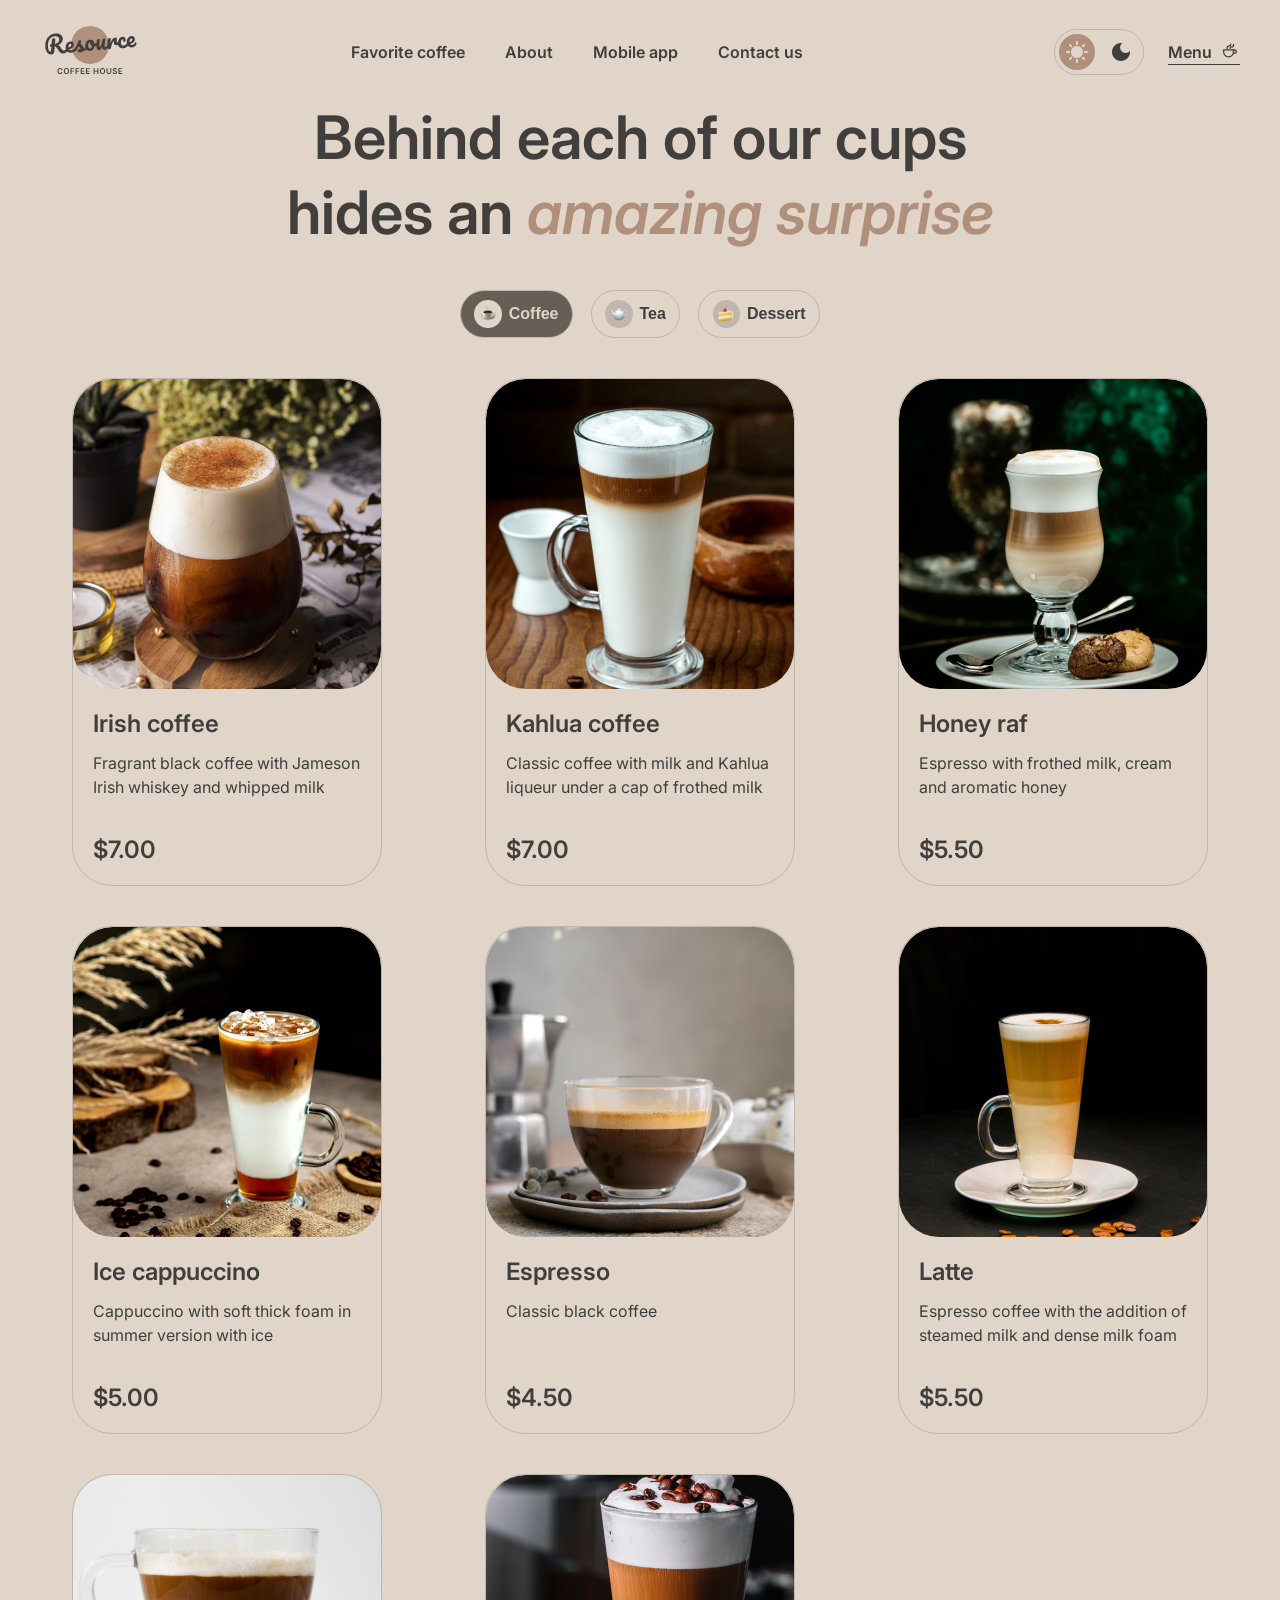
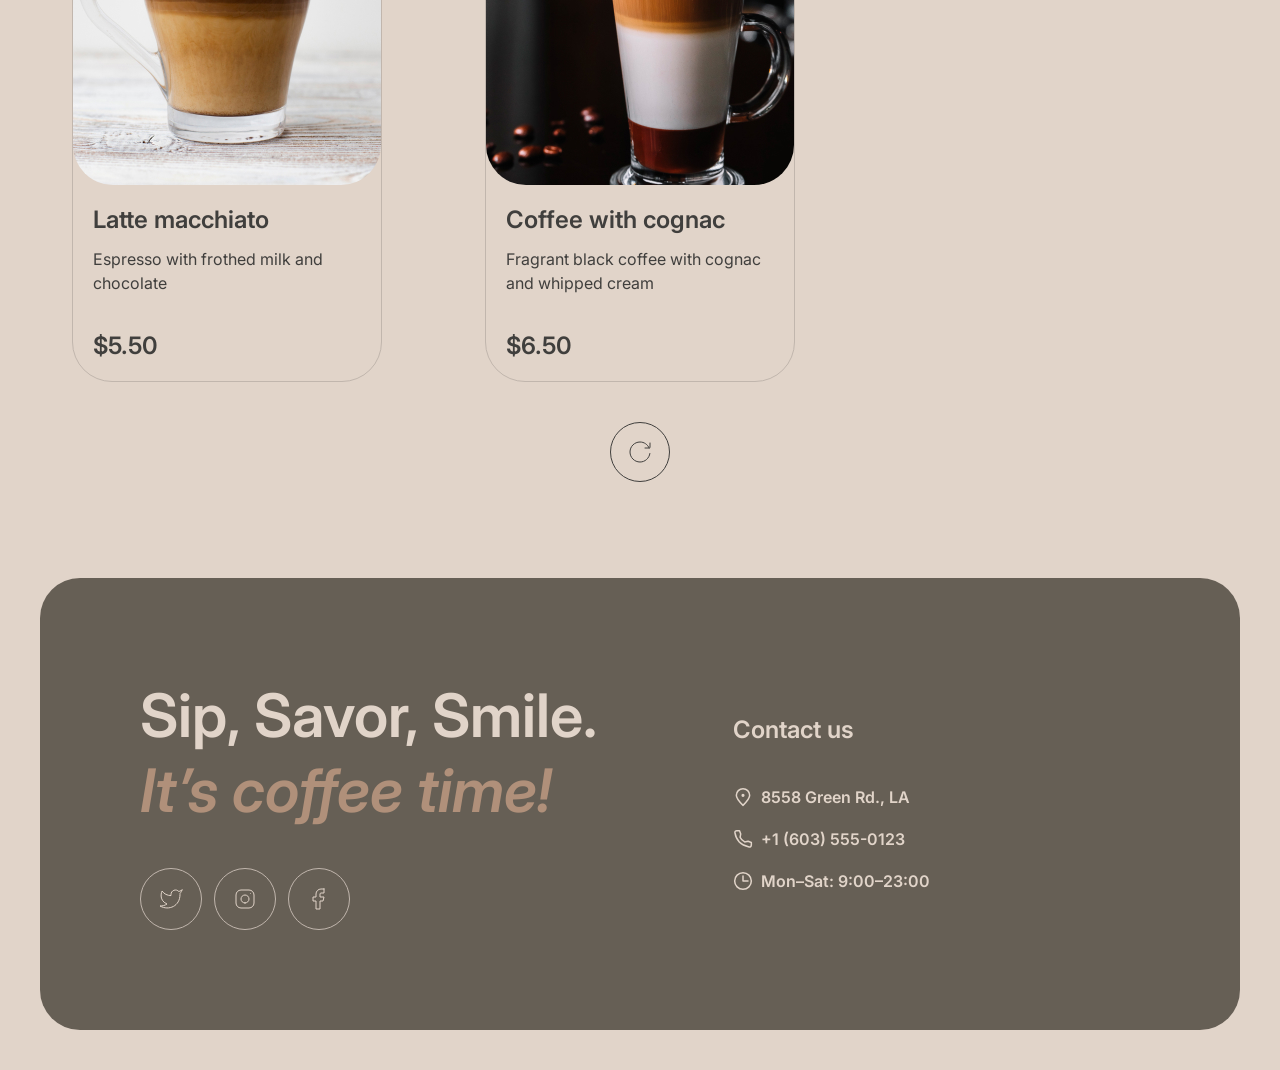
==== commit 2c439521: "fix: adjust responsive styles; feat: add upload button functionality" ====
--- a/menu.html
+++ b/menu.html
@@ -320,7 +320,7 @@
               <span class="tab_title">Dessert</span>
             </button>
           </div>
-          <div class="menu_grid">
+          <div class="menu_grid collapsed">
             <!--
                         <div class="menu_card">
               <div class="menu_img_container">
--- a/menu.css
+++ b/menu.css
@@ -94,6 +94,7 @@
 p {
   font-size: 1rem;
   line-height: 150%;
+  letter-spacing: 0.5%;
 }
 
 .menu_title,
@@ -141,7 +142,7 @@
   justify-content: center;
   align-items: center;
   gap: 0.5em;
-  border-bottom: 1px solid var(--color-bg-page);
+  border-bottom: 1px solid var(--color-text-primary);
 }
 
 :root.dark_theme .social_icon_container {
@@ -164,6 +165,7 @@
 .header_list {
   display: flex;
   gap: 2.5em;
+  margin-right: 2.5em;
 }
 
 .header_link,
@@ -231,7 +233,7 @@
   flex-direction: column;
   justify-content: center;
   align-items: center;
-  padding: 1.25em 0 0 0;
+  padding: 1em 0 0 0;
   gap: 2.5em;
 }
 
@@ -250,7 +252,7 @@
   justify-content: center;
   align-items: center;
   gap: 0.5em;
-  padding: 0.69em 1em 0.69em 0.5em;
+  padding: 0.69em 1em;
   border: 1px solid var(--color-border-primary);
   border-radius: 6.25em;
   color: var(--color-text-primary);
@@ -317,17 +319,23 @@
   flex-direction: column;
   padding: 1.25em;
   gap: 0.75em;
+  min-height: 196px;
+}
+
+.card_description_price {
+  margin-top: auto;
 }
 
 /* FOOTER */
 .footer_container {
   display: flex;
-  align-items: center;
-  gap: 6.25em;
+  justify-content: flex-start;
+  align-items: center;
+  gap: 8.5em;
   color: var(--color-text-inverse);
   background: var(--color-bg-container);
   padding: 6.25em;
-  margin-top: 6.25em;
+  margin-top: 5.8em;
   border-radius: 2.5em;
 }
 
@@ -357,7 +365,12 @@
 }
 
 .contacts_info_title {
-  margin: 0 0 1.5em 0;
+  margin: 0 0 1em 0;
+}
+
+/* PSEUDO CLASSES */
+.hidden {
+  display: none;
 }
 
 /* HOVER and ACTIVE effects */
@@ -412,11 +425,17 @@
   }
 }
 
-/* ADAPTIVE */
+/* RESPONSIBILITY */
 @media (max-width: 1200px) {
+    .header_list {
+    margin-right: 0;
+  }
+  
   .footer_container {
     flex-direction: column;
     align-items: start;
+    padding: 6.25em 3.75em;
+    gap: 6.5em;
   }
 
   .contacts_title {
@@ -431,15 +450,28 @@
 }
 
 @media (max-width: 768px) {
+  .theme_switch {
+    gap: 1em;
+  }
+
+  .theme_btn {
+    width: 40px;
+    height: 40px;
+  }
+
   .header_list,
   .menu_link,
-  .menu_card:nth-child(n + 5) {
+  .menu_grid.collapsed .menu_card:nth-child(n + 5) {
     display: none;
   }
 
   #burger_default,
   #upload_btn {
     display: block;
+  }
+
+  .menu_grid {
+    gap: 2.2em 0;
   }
 }
 
@@ -465,7 +497,15 @@
   }
 
   .footer_container {
-    padding: 3.75em 1em;
+    padding: 4em 1em;
     gap: 2.5em;
   }
-}
+
+  .tabs_container {
+    gap: 0.5em;
+  }
+
+  .menu_grid {
+    gap: 2.3em;
+  }
+}
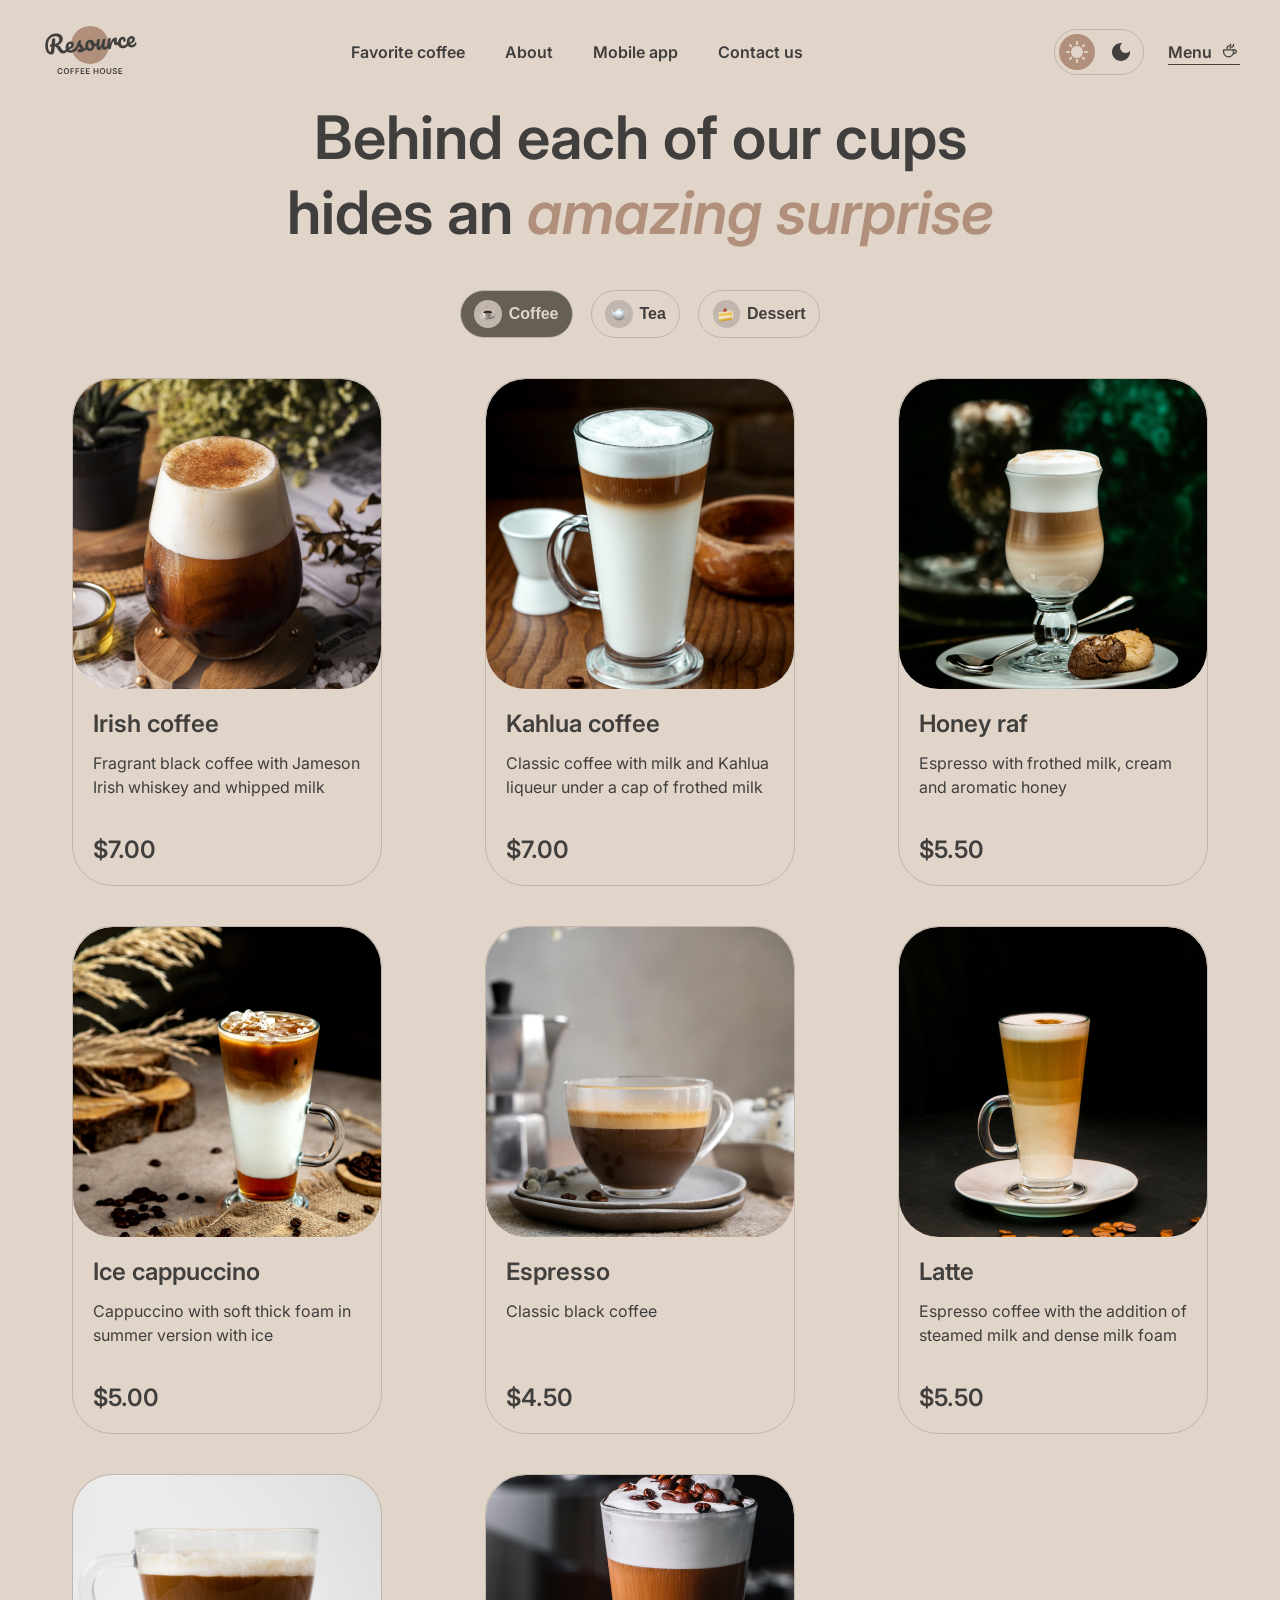
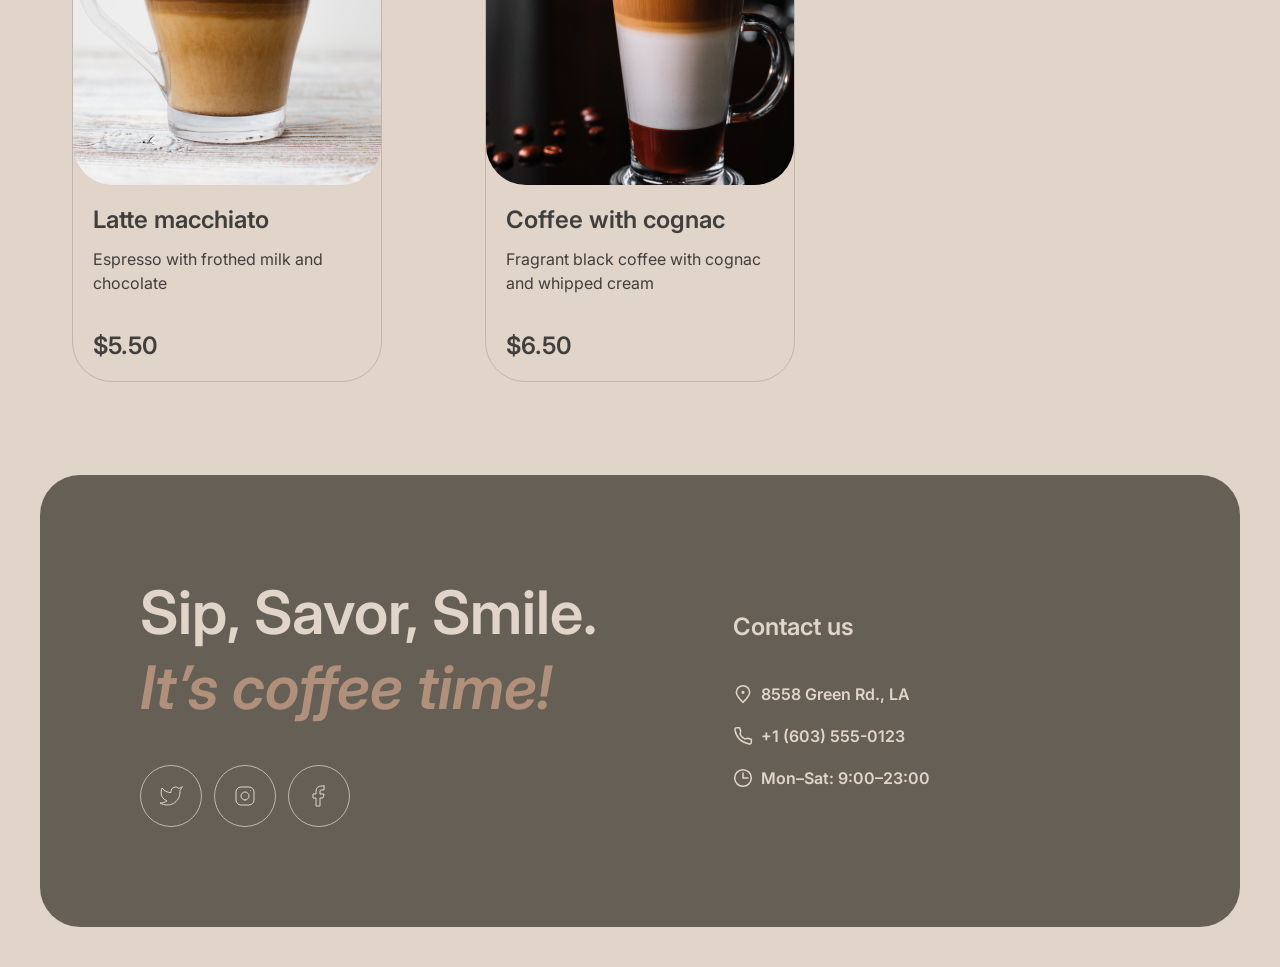
==== commit 311e2060: "feat: add burger menu functionality" ====
--- a/menu.html
+++ b/menu.html
@@ -122,6 +122,49 @@
               >
             </li>
             <li><a class="header_link" href="#contacts">Contact us</a></li>
+            <li>
+              <a class="header_link menu_link_burger hidden" href="./menu.html"
+                ><p>Menu</p>
+                <svg
+                  class="coffee_cup_icon coffee_cup_icon_burger"
+                  width="20"
+                  height="20"
+                  viewBox="0 0 20 20"
+                  fill="none"
+                  aria-hidden="true"
+                  xmlns="http://www.w3.org/2000/svg"
+                >
+                  <path
+                    d="M14.166 9.76667V11.6667C14.166 14.8883 11.5543 17.5 8.33268 17.5C5.11102 17.5 2.49935 14.8883 2.49935 11.6667V9.76667C2.49935 9.4353 2.76798 9.16667 3.09935 9.16667H13.566C13.8974 9.16667 14.166 9.4353 14.166 9.76667Z"
+                    stroke="currentColor"
+                    stroke-width="1.5"
+                    stroke-linecap="round"
+                    stroke-linejoin="round"
+                  />
+                  <path
+                    d="M9.99935 7.49996C9.99935 6.66663 10.5946 5.83329 11.7851 5.83329C13.1 5.83329 14.166 4.7673 14.166 3.45234V2.91663"
+                    stroke="currentColor"
+                    stroke-width="1.5"
+                    stroke-linecap="round"
+                    stroke-linejoin="round"
+                  />
+                  <path
+                    d="M6.66732 7.5V7.08333C6.66732 5.70262 7.78661 4.58333 9.16732 4.58333C10.0878 4.58333 10.834 3.83714 10.834 2.91667V2.5"
+                    stroke="currentColor"
+                    stroke-width="1.5"
+                    stroke-linecap="round"
+                    stroke-linejoin="round"
+                  />
+                  <path
+                    d="M13.334 9.16663H15.4173C16.5679 9.16663 17.5007 10.0994 17.5007 11.25C17.5007 12.4006 16.5679 13.3333 15.4173 13.3333H14.1673"
+                    stroke="currentColor"
+                    stroke-width="1.5"
+                    stroke-linecap="round"
+                    stroke-linejoin="round"
+                  />
+                </svg>
+              </a>
+            </li>
           </ul>
         </nav>
         <div class="header_options">
@@ -211,82 +254,84 @@
               />
             </svg>
           </a>
-          <button
-            class="btns burger_btn"
-            id="burger_default"
-            type="button"
-            aria-label="Open menu"
-          >
-            <svg
-              class="burger_icon"
-              width="44"
-              height="44"
-              viewBox="0 0 44 44"
-              fill="none"
-              xmlns="http://www.w3.org/2000/svg"
-            >
-              <rect
-                x="0.5"
-                y="0.5"
-                width="43"
-                height="43"
-                rx="21.5"
-                stroke="currentColor"
-              />
-              <path
-                d="M14 18H30"
-                stroke="currentColor"
-                stroke-width="1.5"
-                stroke-linecap="round"
-                stroke-linejoin="round"
-              />
-              <path
-                d="M14 26H30"
-                stroke="currentColor"
-                stroke-width="1.5"
-                stroke-linecap="round"
-                stroke-linejoin="round"
-              />
-            </svg>
-          </button>
-          <button
-            class="btns burger_btn"
-            id="burger_active"
-            type="button"
-            aria-label="Close menu"
-          >
-            <svg
-              class="burger_icon"
-              width="44"
-              height="44"
-              viewBox="0 0 44 44"
-              fill="none"
-              xmlns="http://www.w3.org/2000/svg"
-            >
-              <rect
-                x="0.5"
-                y="0.5"
-                width="43"
-                height="43"
-                rx="21.5"
-                stroke="currentColor"
-              />
-              <path
-                d="M16.3438 16.3431L27.6575 27.6568"
-                stroke="currentColor"
-                stroke-width="1.5"
-                stroke-linecap="round"
-                stroke-linejoin="round"
-              />
-              <path
-                d="M16.3438 27.6568L27.6575 16.3431"
-                stroke="currentColor"
-                stroke-width="1.5"
-                stroke-linecap="round"
-                stroke-linejoin="round"
-              />
-            </svg>
-          </button>
+          <div class="burger_wrapper">
+            <button
+              class="btns burger_btn"
+              id="burger_default"
+              type="button"
+              aria-label="Open menu"
+            >
+              <svg
+                class="burger_icon"
+                width="44"
+                height="44"
+                viewBox="0 0 44 44"
+                fill="none"
+                xmlns="http://www.w3.org/2000/svg"
+              >
+                <rect
+                  x="0.5"
+                  y="0.5"
+                  width="43"
+                  height="43"
+                  rx="21.5"
+                  stroke="currentColor"
+                />
+                <path
+                  d="M14 18H30"
+                  stroke="currentColor"
+                  stroke-width="1.5"
+                  stroke-linecap="round"
+                  stroke-linejoin="round"
+                />
+                <path
+                  d="M14 26H30"
+                  stroke="currentColor"
+                  stroke-width="1.5"
+                  stroke-linecap="round"
+                  stroke-linejoin="round"
+                />
+              </svg>
+            </button>
+            <button
+              class="btns burger_btn"
+              id="burger_active"
+              type="button"
+              aria-label="Close menu"
+            >
+              <svg
+                class="burger_icon"
+                width="44"
+                height="44"
+                viewBox="0 0 44 44"
+                fill="none"
+                xmlns="http://www.w3.org/2000/svg"
+              >
+                <rect
+                  x="0.5"
+                  y="0.5"
+                  width="43"
+                  height="43"
+                  rx="21.5"
+                  stroke="currentColor"
+                />
+                <path
+                  d="M16.3438 16.3431L27.6575 27.6568"
+                  stroke="currentColor"
+                  stroke-width="1.5"
+                  stroke-linecap="round"
+                  stroke-linejoin="round"
+                />
+                <path
+                  d="M16.3438 27.6568L27.6575 16.3431"
+                  stroke="currentColor"
+                  stroke-width="1.5"
+                  stroke-linecap="round"
+                  stroke-linejoin="round"
+                />
+              </svg>
+            </button>
+          </div>
         </div>
       </header>
       <main>
@@ -297,7 +342,7 @@
           </h1>
           <div class="tabs_container">
             <button
-              class="tab_item active"
+              class="tab_item active_tab"
               type="button"
               data-category="Coffee"
               disabled
--- a/menu.css
+++ b/menu.css
@@ -75,10 +75,11 @@
 
 .theme_btn,
 .header_link,
+.menu_card,
 .social_icon_container,
 .contacts_link,
 .tab_item {
-  transition: 0.3s all ease;
+  transition: 0.4s all ease;
 }
 
 a,
@@ -137,7 +138,8 @@
 }
 
 /* LINKS */
-.menu_link {
+.menu_link,
+.menu_link_burger {
   display: flex;
   justify-content: center;
   align-items: center;
@@ -165,7 +167,6 @@
 .header_list {
   display: flex;
   gap: 2.5em;
-  margin-right: 2.5em;
 }
 
 .header_link,
@@ -193,7 +194,6 @@
 .header_options {
   display: flex;
   align-items: center;
-  gap: 1.5em;
 }
 
 .theme_switch {
@@ -202,6 +202,7 @@
   padding: 0.25em;
   border: 1px solid var(--color-border-primary);
   border-radius: 6.25em;
+  margin-right: 1.5em;
 }
 
 .theme_btn {
@@ -272,8 +273,8 @@
   background: var(--color-border-primary);
 }
 
-.active,
-.tab_item:hover {
+.tab_item:hover,
+.active_tab {
   background: var(--color-bg-container);
   color: var(--color-text-inverse);
 }
@@ -297,6 +298,7 @@
   border: 1px solid var(--color-border-primary);
   border-radius: 2.5em;
   overflow: hidden;
+  transform: scale(1);
 }
 
 .menu_img_container {
@@ -368,11 +370,6 @@
   margin: 0 0 1em 0;
 }
 
-/* PSEUDO CLASSES */
-.hidden {
-  display: none;
-}
-
 /* HOVER and ACTIVE effects */
 @media (hover: hover) {
   .header_link:hover {
@@ -388,6 +385,10 @@
     color: var(--color-icon);
   }
 
+  .menu_card:hover {
+    transform: scale(1.1);
+  }
+
   .contacts_link:hover {
     border-bottom: 0.125em solid var(--color-text-inverse);
   }
@@ -427,10 +428,10 @@
 
 /* RESPONSIBILITY */
 @media (max-width: 1200px) {
-    .header_list {
-    margin-right: 0;
-  }
-  
+  .header_list {
+    gap: 1.5em;
+  }
+
   .footer_container {
     flex-direction: column;
     align-items: start;
@@ -459,13 +460,88 @@
     height: 40px;
   }
 
-  .header_list,
+  .header_list {
+    display: flex;
+    flex-direction: column;
+    align-items: center;
+    justify-content: center;
+    position: fixed;
+    inset: 0;
+    width: 100vw;
+    height: calc(100vh - 84px);
+    z-index: 100;
+    background: var(--color-bg-page);
+    top: 84px;
+    padding: 0 2.5em;
+    gap: 3.75em;
+
+    transform: translate(100%);
+    pointer-events: none;
+
+    transition:
+      transform 0.4s ease,
+      opacity 0.4s ease;
+  }
+
+  .header_list.active_menu {
+    transform: translateX(0);
+    pointer-events: auto;
+  }
+
+  .header_link,
+  .menu_link_burger p {
+    font-size: 2rem;
+    line-height: 125%;
+  }
+
+  .coffee_cup_icon_burger {
+    width: 32px;
+    height: 32px;
+  }
+
+  .menu_link_burger {
+    margin-top: 1.2em;
+  }
+
   .menu_link,
   .menu_grid.collapsed .menu_card:nth-child(n + 5) {
     display: none;
   }
 
+  .burger_wrapper {
+    position: relative;
+    width: 44px;
+    height: 44px;
+  }
+
+  .burger_btn {
+    display: block;
+    position: absolute;
+    inset: 0;
+    color: var(--color-icon);
+    background: transparent;
+    border: none;
+    border-radius: 50%;
+    padding: 0;
+    transition:
+      opacity 0.3s ease,
+      transform 0.3s ease;
+  }
+
   #burger_default,
+  .burger_wrapper.active #burger_active {
+    opacity: 1;
+    transform: rotate(0deg);
+    pointer-events: auto;
+  }
+
+  #burger_active,
+  .burger_wrapper.active #burger_default {
+    opacity: 0;
+    transform: rotate(-90deg);
+    pointer-events: none;
+  }
+
   #upload_btn {
     display: block;
   }
@@ -483,6 +559,10 @@
 }
 
 @media (max-width: 600px) {
+  .header_list {
+    justify-content: flex-start;
+    padding-top: 5em;
+  }
   .menu_title,
   .contacts_title {
     font-size: 2rem;
@@ -492,7 +572,7 @@
     padding: 1.25em 1em 2.5em 1em;
   }
 
-  .header_options {
+  .theme_switch {
     gap: 0.75em;
   }
 
@@ -509,3 +589,12 @@
     gap: 2.3em;
   }
 }
+
+/* PSEUDO CLASSES */
+.hidden {
+  display: none;
+}
+
+.menu_open {
+  overflow: hidden;
+}
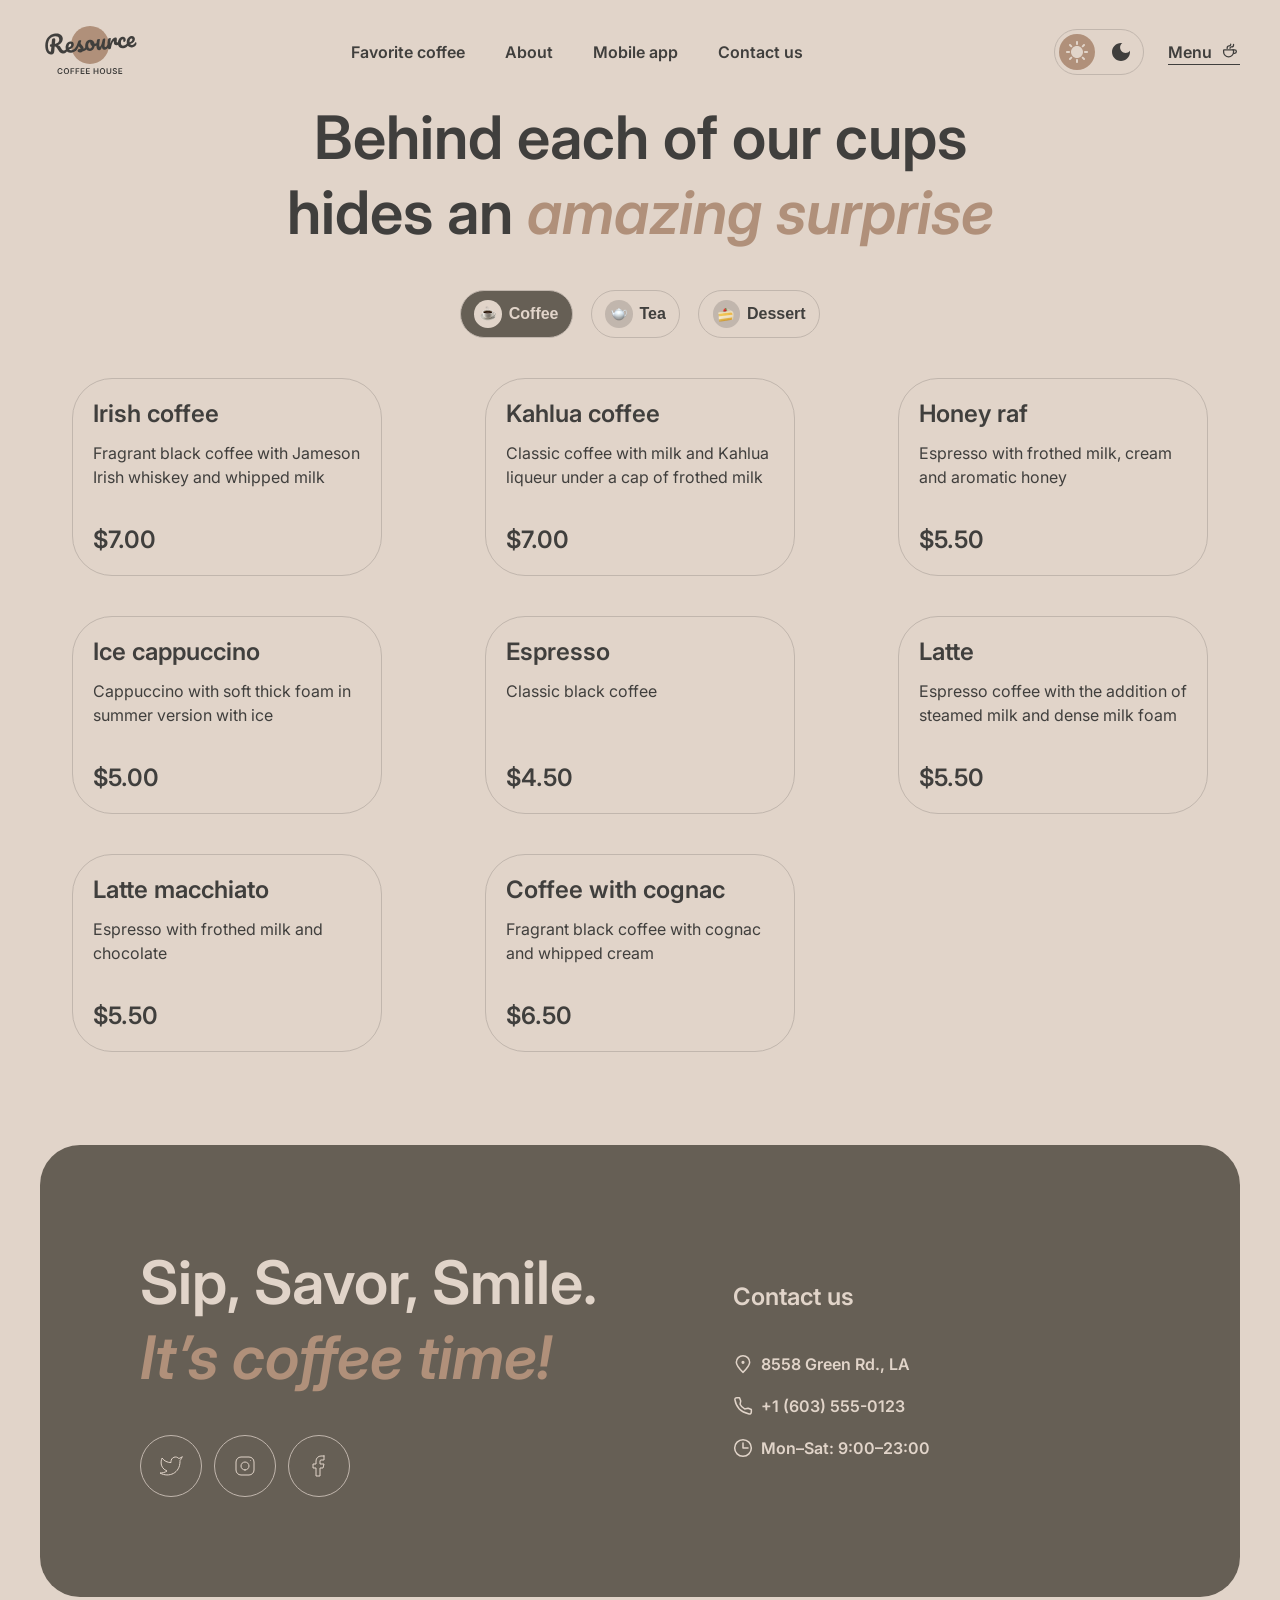
==== commit b2dcf6d5: "feat: add carousel functionality in main page" ====
--- a/menu.html
+++ b/menu.html
@@ -365,21 +365,7 @@
               <span class="tab_title">Dessert</span>
             </button>
           </div>
-          <div class="menu_grid collapsed">
-            <!--
-                        <div class="menu_card">
-              <div class="menu_img_container">
-                              <img class="img_card" src="./img/menu-page/coffee-1.jpg"
-              alt="">
-              </div>
-              <div class="description">
-                <h3 class="card_description_title">Irish coffee</h3>
-                <p class="card_description_text">Fragrant black coffee with Jameson Irish whiskey and whipped milk</p>
-                <p class="card_description_price">$7.00</p>
-              </div>
-            </div>
-            -->
-          </div>
+          <div class="menu_grid collapsed"></div>
           <button
             class="btns"
             id="upload_btn"
--- a/menu.css
+++ b/menu.css
@@ -279,7 +279,7 @@
   color: var(--color-text-inverse);
 }
 
-.active .icon_container,
+.active_tab .icon_container,
 .tab_item:hover .icon_container {
   background: var(--color-bg-page);
 }
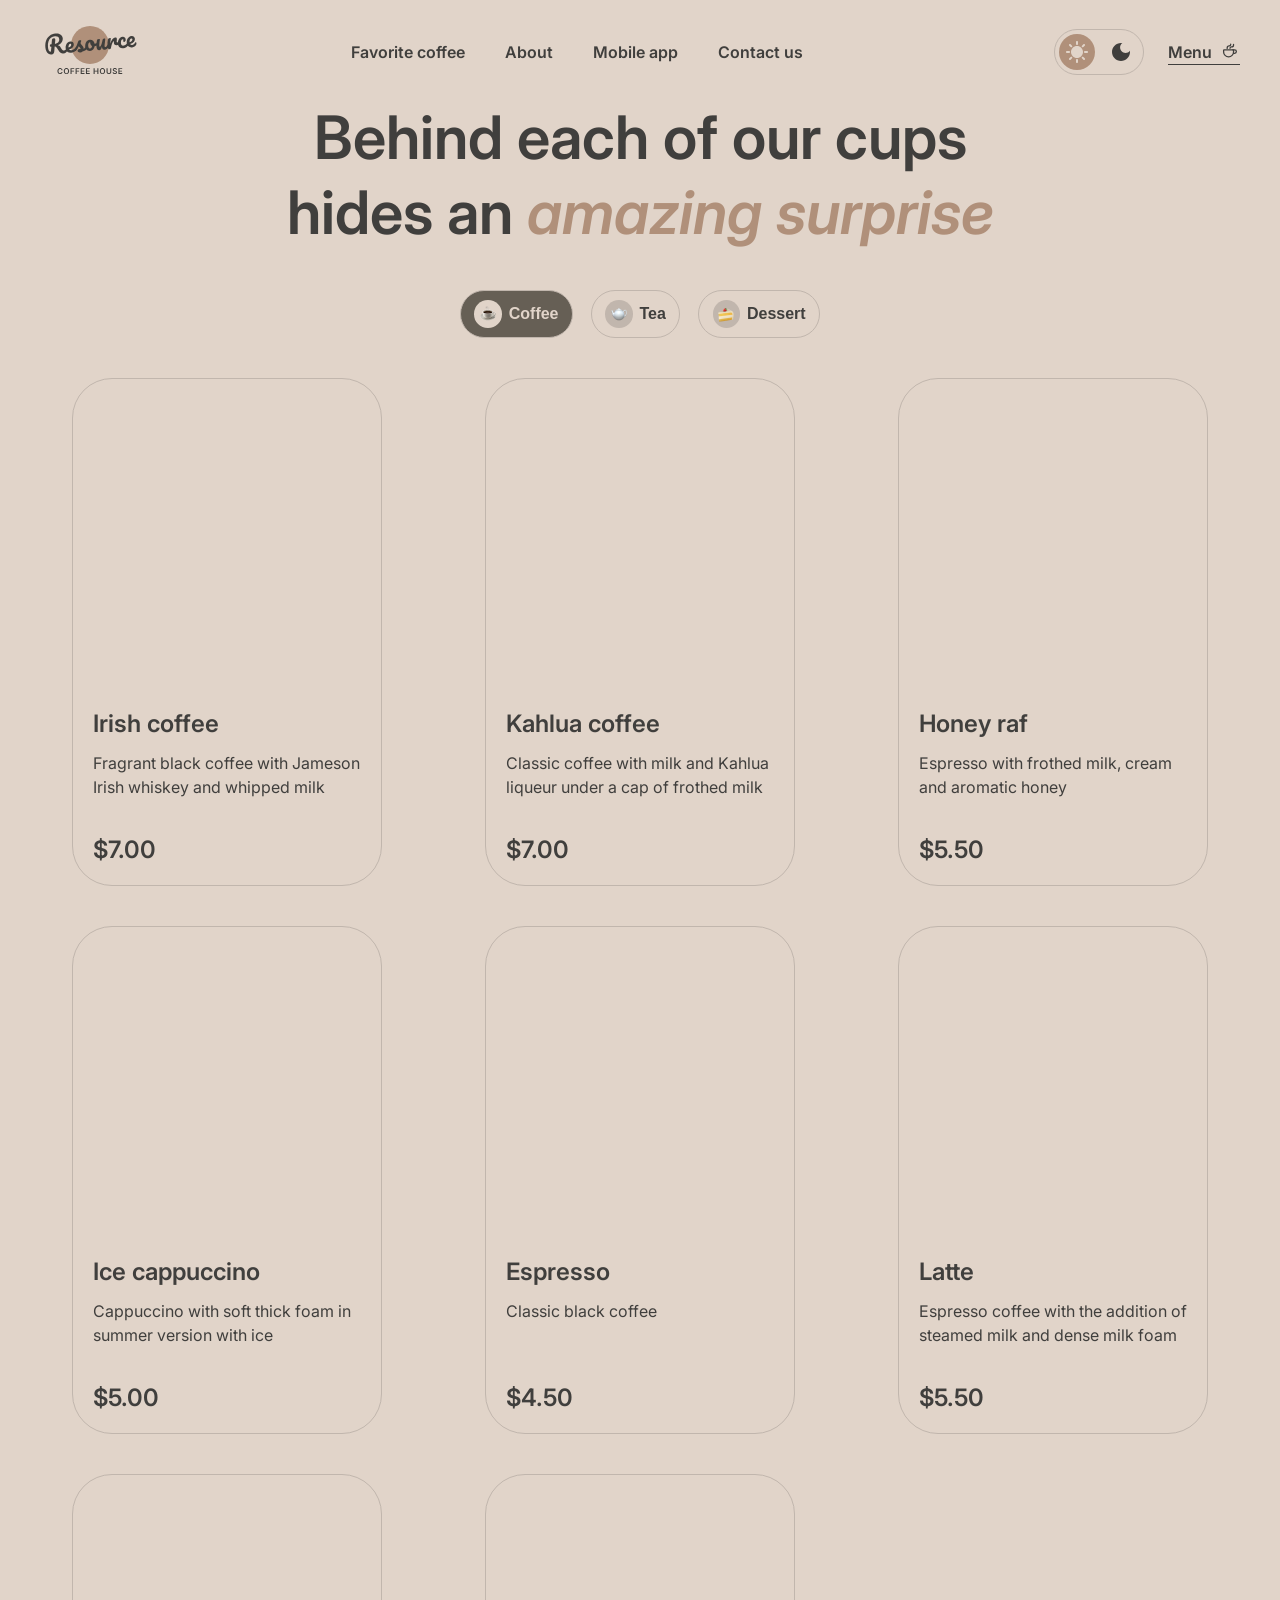
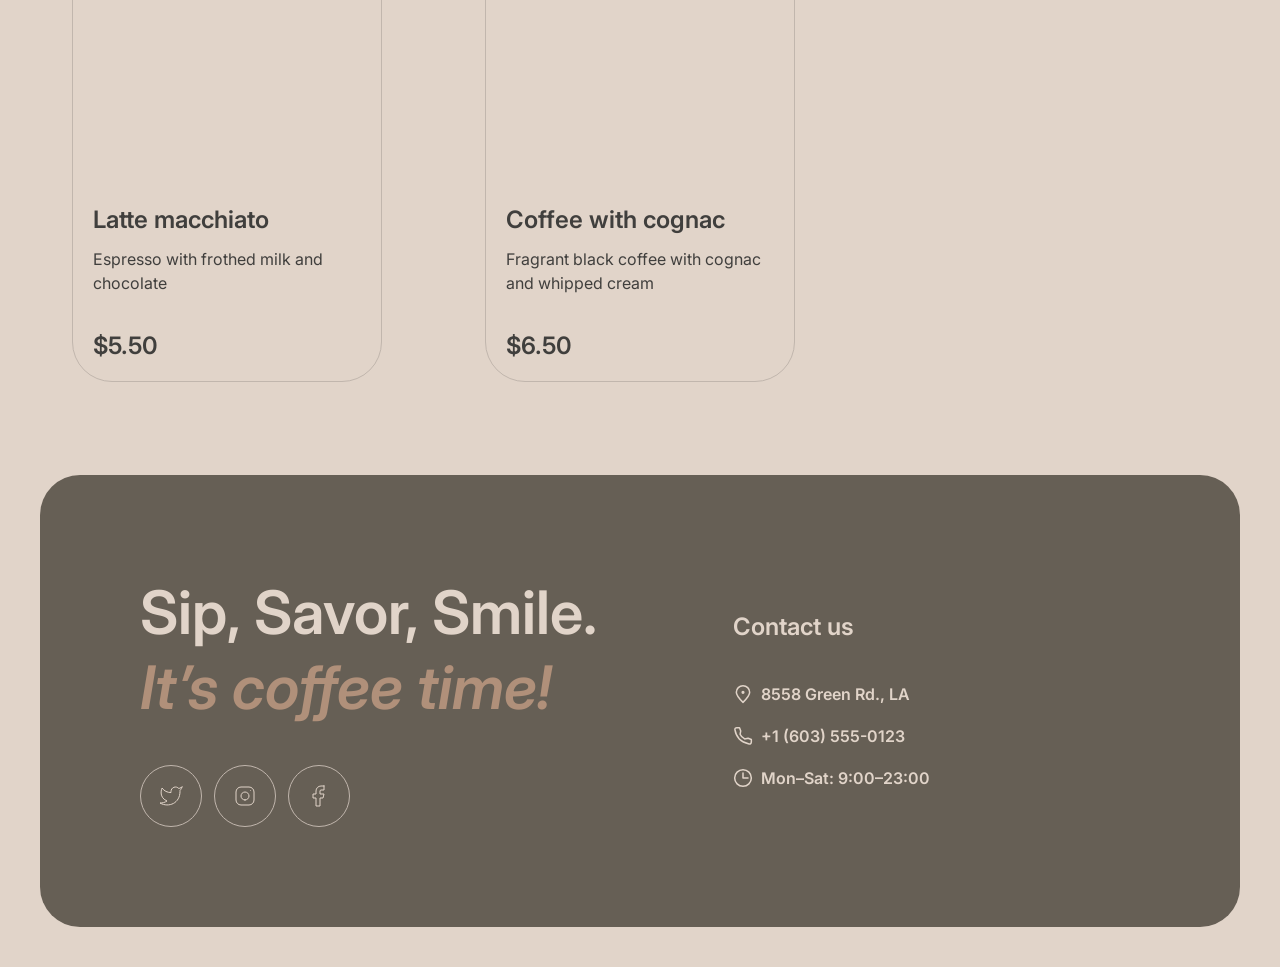
==== commit 47aa5d4c: "feat: add modal window dynamicaly and add functionality for it" ====
--- a/menu.html
+++ b/menu.html
@@ -525,6 +525,10 @@
         </ul>
       </footer>
     </div>
+    <div class="modal_overlay">
+      <div class="modal_container">
+      </div>
+    </div>
     <script src="./script.js" type="module"></script>
   </body>
 </html>
--- a/menu.css
+++ b/menu.css
@@ -32,7 +32,7 @@
   --color-text-accent: #b0907a;
   --color-bg-page: #292826;
   --color-bg-container: #403f3d;
-  --color-bg-overlay: #292826 80%;
+  --color-bg-overlay: rgb(64 63 61 / 80%);
   --color-border-primary: #665f55;
   --color-border-inverse: #c1b6ad;
   --color-icon: #e1d4c9;
@@ -46,7 +46,7 @@
   --color-text-accent: #b0907a;
   --color-bg-page: #e1d4c9;
   --color-bg-container: #665f55;
-  --color-bg-overlay: #403f3d 80%;
+  --color-bg-overlay: rgb(64 63 61 / 80%);
   --color-border-primary: #c1b6ad;
   --color-border-inverse: #665f55;
   --color-icon: #403f3d;
@@ -78,7 +78,8 @@
 .menu_card,
 .social_icon_container,
 .contacts_link,
-.tab_item {
+.tab_item,
+.close_modal_btn {
   transition: 0.4s all ease;
 }
 
@@ -87,7 +88,9 @@
 .burger_btn,
 .social_icon_container,
 .tab_item,
-.menu_card {
+.menu_card,
+.close_modal_btn,
+.modal_overlay {
   cursor: pointer;
 }
 
@@ -107,10 +110,20 @@
 
 .contacts_info_title,
 .card_description_title,
-.card_description_price {
+.card_description_price,
+.modal_title,
+.total_label,
+.total_price {
   font-size: 1.5rem;
   font-weight: 600;
   line-height: 125%;
+}
+
+.modal_note_text {
+  font-size: 0.625em;
+  font-weight: 600;
+  line-height: 140%;
+  letter-spacing: 0.5%;
 }
 
 /* BUTTONS */
@@ -137,6 +150,17 @@
   border: 1px solid var(--color-border-primary);
 }
 
+.close_modal_btn {
+  border: 1px solid var(--color-text-primary);
+  border-radius: 6.25em;
+  padding: 0.75em;
+  background: var(--color-bg-page);
+  color: var(--color-text-primary);
+  font-size: 16px;
+  line-height: 150%;
+  font-weight: 600;
+}
+
 /* LINKS */
 .menu_link,
 .menu_link_burger {
@@ -172,7 +196,9 @@
 .header_link,
 .contacts_link,
 .clock_li,
-.tab_title {
+.tab_title,
+.option_badge,
+.option_text {
   font-size: 1rem;
   font-weight: 600;
   line-height: 150%;
@@ -273,7 +299,6 @@
   background: var(--color-border-primary);
 }
 
-.tab_item:hover,
 .active_tab {
   background: var(--color-bg-container);
   color: var(--color-text-inverse);
@@ -301,16 +326,19 @@
   transform: scale(1);
 }
 
-.menu_img_container {
+.menu_img_container,
+.modal_img_container {
   display: flex;
   justify-content: center;
   align-items: center;
   border-radius: 2.5em;
-  max-height: 310px;
+  height: 310px;
+  min-width: 310px;
   overflow: hidden;
 }
 
-.img_card {
+.img_card,
+.modal_img {
   display: block;
   object-fit: cover;
   object-position: center;
@@ -405,6 +433,12 @@
   :root.dark_theme .social_icon_container:hover {
     background: var(--color-bg-page);
   }
+
+  .tab_item:hover,
+  .close_modal_btn:hover {
+    background: var(--color-bg-container);
+    color: var(--color-text-inverse);
+  }
 }
 
 @media (hover: none) {
@@ -424,6 +458,81 @@
     color: var(--color-icon-reverse);
     background: var(--color-bg-container);
   }
+}
+
+/* MODALS */
+.modal_overlay {
+  display: none;
+  align-items: center;
+  justify-content: center;
+  position: fixed;
+  inset: 0;
+  background: var(--color-bg-overlay);
+  z-index: 100;
+}
+
+.modal_container {
+  display: flex;
+  width: 100%;
+  max-width: 800px;
+  padding: 1em;
+  gap: 1.25em;
+  background: var(--color-bg-page);
+  border-radius: 2.5em;
+  cursor: default;
+}
+
+.modal_content,
+.option_group {
+  display: flex;
+  flex-direction: column;
+}
+
+.modal_text {
+  margin-top: 0.75em;
+}
+.modal_content {
+  gap: 1.25em;
+}
+
+.option_group {
+  gap: 0.5em;
+}
+
+.option_list {
+  display: flex;
+  flex-wrap: wrap;
+  gap: 0.5em;
+}
+
+.option_badge {
+  display: flex;
+  align-items: center;
+  justify-content: center;
+  width: 30px;
+  height: 30px;
+  border-radius: 50%;
+  background: var(--color-border-primary);
+}
+
+.option_badge {
+  color: var(--color-text-primary);
+}
+
+.total_row {
+  display: flex;
+  justify-content: space-between;
+}
+
+.modal_note {
+  display: flex;
+  gap: 0.75em;
+  padding: 0.25em 0;
+}
+
+.modal_note_icon {
+  min-width: 16px;
+  min-height: 16px;
 }
 
 /* RESPONSIBILITY */
@@ -549,6 +658,10 @@
   .menu_grid {
     gap: 2.2em 0;
   }
+
+  .modal_container {
+    max-width: 90%;
+  }
 }
 
 @media (max-width: 767px) {
@@ -556,6 +669,14 @@
   .contacts_title {
     font-size: 2.8rem;
   }
+
+  .modal_container {
+    max-width: 90%;
+  }
+
+  .modal_img_container {
+    display: none;
+  }
 }
 
 @media (max-width: 600px) {
@@ -595,6 +716,7 @@
   display: none;
 }
 
-.menu_open {
+.menu_open,
+.modal_open {
   overflow: hidden;
-}
+}
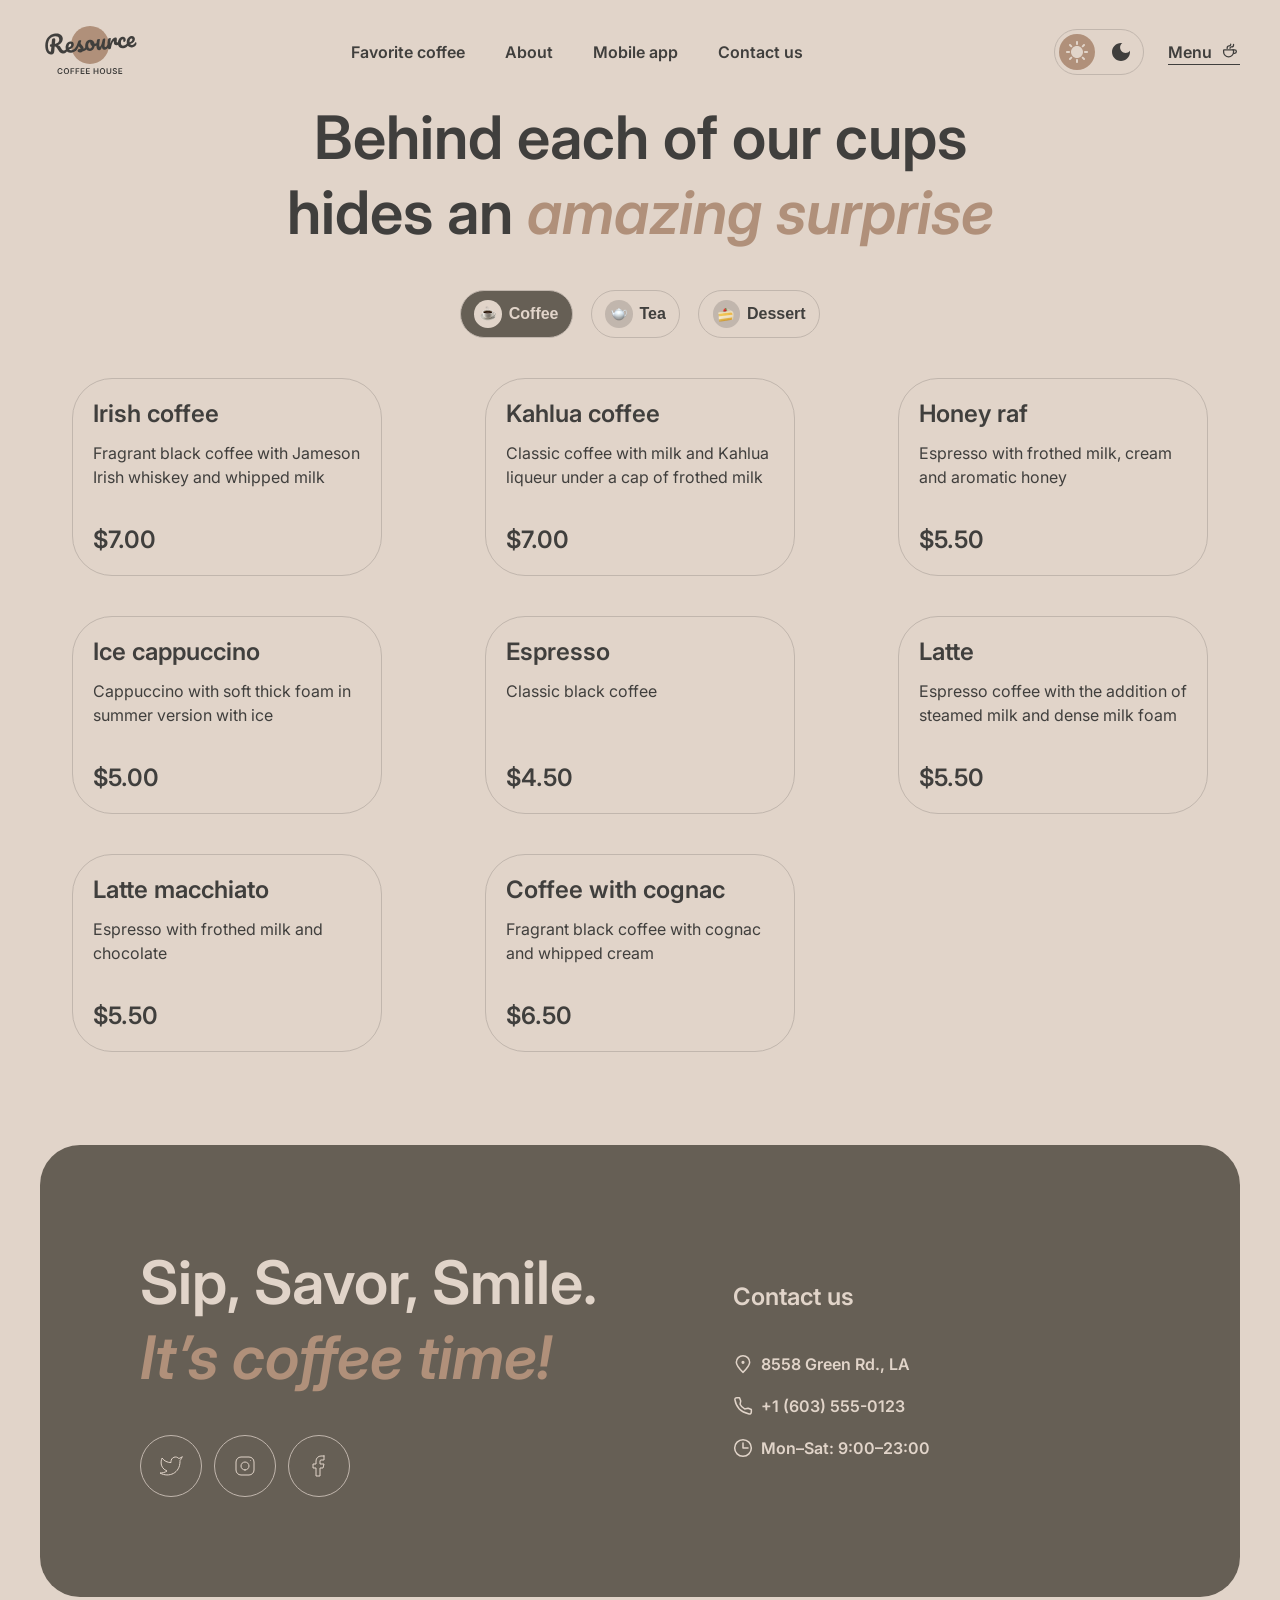
==== commit ecd5c284: "Merge b2dcf6d54b5c9975b9f6ca9b854b722aeeac527c into 398db8da0be00e19250e225a51d49c69f05e72e8" ====
--- a/menu.html
+++ b/menu.html
@@ -525,10 +525,6 @@
         </ul>
       </footer>
     </div>
-    <div class="modal_overlay">
-      <div class="modal_container">
-      </div>
-    </div>
     <script src="./script.js" type="module"></script>
   </body>
 </html>
--- a/menu.css
+++ b/menu.css
@@ -32,7 +32,7 @@
   --color-text-accent: #b0907a;
   --color-bg-page: #292826;
   --color-bg-container: #403f3d;
-  --color-bg-overlay: rgb(64 63 61 / 80%);
+  --color-bg-overlay: #292826 80%;
   --color-border-primary: #665f55;
   --color-border-inverse: #c1b6ad;
   --color-icon: #e1d4c9;
@@ -46,7 +46,7 @@
   --color-text-accent: #b0907a;
   --color-bg-page: #e1d4c9;
   --color-bg-container: #665f55;
-  --color-bg-overlay: rgb(64 63 61 / 80%);
+  --color-bg-overlay: #403f3d 80%;
   --color-border-primary: #c1b6ad;
   --color-border-inverse: #665f55;
   --color-icon: #403f3d;
@@ -78,8 +78,7 @@
 .menu_card,
 .social_icon_container,
 .contacts_link,
-.tab_item,
-.close_modal_btn {
+.tab_item {
   transition: 0.4s all ease;
 }
 
@@ -88,9 +87,7 @@
 .burger_btn,
 .social_icon_container,
 .tab_item,
-.menu_card,
-.close_modal_btn,
-.modal_overlay {
+.menu_card {
   cursor: pointer;
 }
 
@@ -110,20 +107,10 @@
 
 .contacts_info_title,
 .card_description_title,
-.card_description_price,
-.modal_title,
-.total_label,
-.total_price {
+.card_description_price {
   font-size: 1.5rem;
   font-weight: 600;
   line-height: 125%;
-}
-
-.modal_note_text {
-  font-size: 0.625em;
-  font-weight: 600;
-  line-height: 140%;
-  letter-spacing: 0.5%;
 }
 
 /* BUTTONS */
@@ -150,17 +137,6 @@
   border: 1px solid var(--color-border-primary);
 }
 
-.close_modal_btn {
-  border: 1px solid var(--color-text-primary);
-  border-radius: 6.25em;
-  padding: 0.75em;
-  background: var(--color-bg-page);
-  color: var(--color-text-primary);
-  font-size: 16px;
-  line-height: 150%;
-  font-weight: 600;
-}
-
 /* LINKS */
 .menu_link,
 .menu_link_burger {
@@ -196,9 +172,7 @@
 .header_link,
 .contacts_link,
 .clock_li,
-.tab_title,
-.option_badge,
-.option_text {
+.tab_title {
   font-size: 1rem;
   font-weight: 600;
   line-height: 150%;
@@ -299,6 +273,7 @@
   background: var(--color-border-primary);
 }
 
+.tab_item:hover,
 .active_tab {
   background: var(--color-bg-container);
   color: var(--color-text-inverse);
@@ -326,19 +301,16 @@
   transform: scale(1);
 }
 
-.menu_img_container,
-.modal_img_container {
+.menu_img_container {
   display: flex;
   justify-content: center;
   align-items: center;
   border-radius: 2.5em;
-  height: 310px;
-  min-width: 310px;
+  max-height: 310px;
   overflow: hidden;
 }
 
-.img_card,
-.modal_img {
+.img_card {
   display: block;
   object-fit: cover;
   object-position: center;
@@ -433,12 +405,6 @@
   :root.dark_theme .social_icon_container:hover {
     background: var(--color-bg-page);
   }
-
-  .tab_item:hover,
-  .close_modal_btn:hover {
-    background: var(--color-bg-container);
-    color: var(--color-text-inverse);
-  }
 }
 
 @media (hover: none) {
@@ -458,81 +424,6 @@
     color: var(--color-icon-reverse);
     background: var(--color-bg-container);
   }
-}
-
-/* MODALS */
-.modal_overlay {
-  display: none;
-  align-items: center;
-  justify-content: center;
-  position: fixed;
-  inset: 0;
-  background: var(--color-bg-overlay);
-  z-index: 100;
-}
-
-.modal_container {
-  display: flex;
-  width: 100%;
-  max-width: 800px;
-  padding: 1em;
-  gap: 1.25em;
-  background: var(--color-bg-page);
-  border-radius: 2.5em;
-  cursor: default;
-}
-
-.modal_content,
-.option_group {
-  display: flex;
-  flex-direction: column;
-}
-
-.modal_text {
-  margin-top: 0.75em;
-}
-.modal_content {
-  gap: 1.25em;
-}
-
-.option_group {
-  gap: 0.5em;
-}
-
-.option_list {
-  display: flex;
-  flex-wrap: wrap;
-  gap: 0.5em;
-}
-
-.option_badge {
-  display: flex;
-  align-items: center;
-  justify-content: center;
-  width: 30px;
-  height: 30px;
-  border-radius: 50%;
-  background: var(--color-border-primary);
-}
-
-.option_badge {
-  color: var(--color-text-primary);
-}
-
-.total_row {
-  display: flex;
-  justify-content: space-between;
-}
-
-.modal_note {
-  display: flex;
-  gap: 0.75em;
-  padding: 0.25em 0;
-}
-
-.modal_note_icon {
-  min-width: 16px;
-  min-height: 16px;
 }
 
 /* RESPONSIBILITY */
@@ -658,10 +549,6 @@
   .menu_grid {
     gap: 2.2em 0;
   }
-
-  .modal_container {
-    max-width: 90%;
-  }
 }
 
 @media (max-width: 767px) {
@@ -669,14 +556,6 @@
   .contacts_title {
     font-size: 2.8rem;
   }
-
-  .modal_container {
-    max-width: 90%;
-  }
-
-  .modal_img_container {
-    display: none;
-  }
 }
 
 @media (max-width: 600px) {
@@ -716,7 +595,6 @@
   display: none;
 }
 
-.menu_open,
-.modal_open {
+.menu_open {
   overflow: hidden;
-}+}
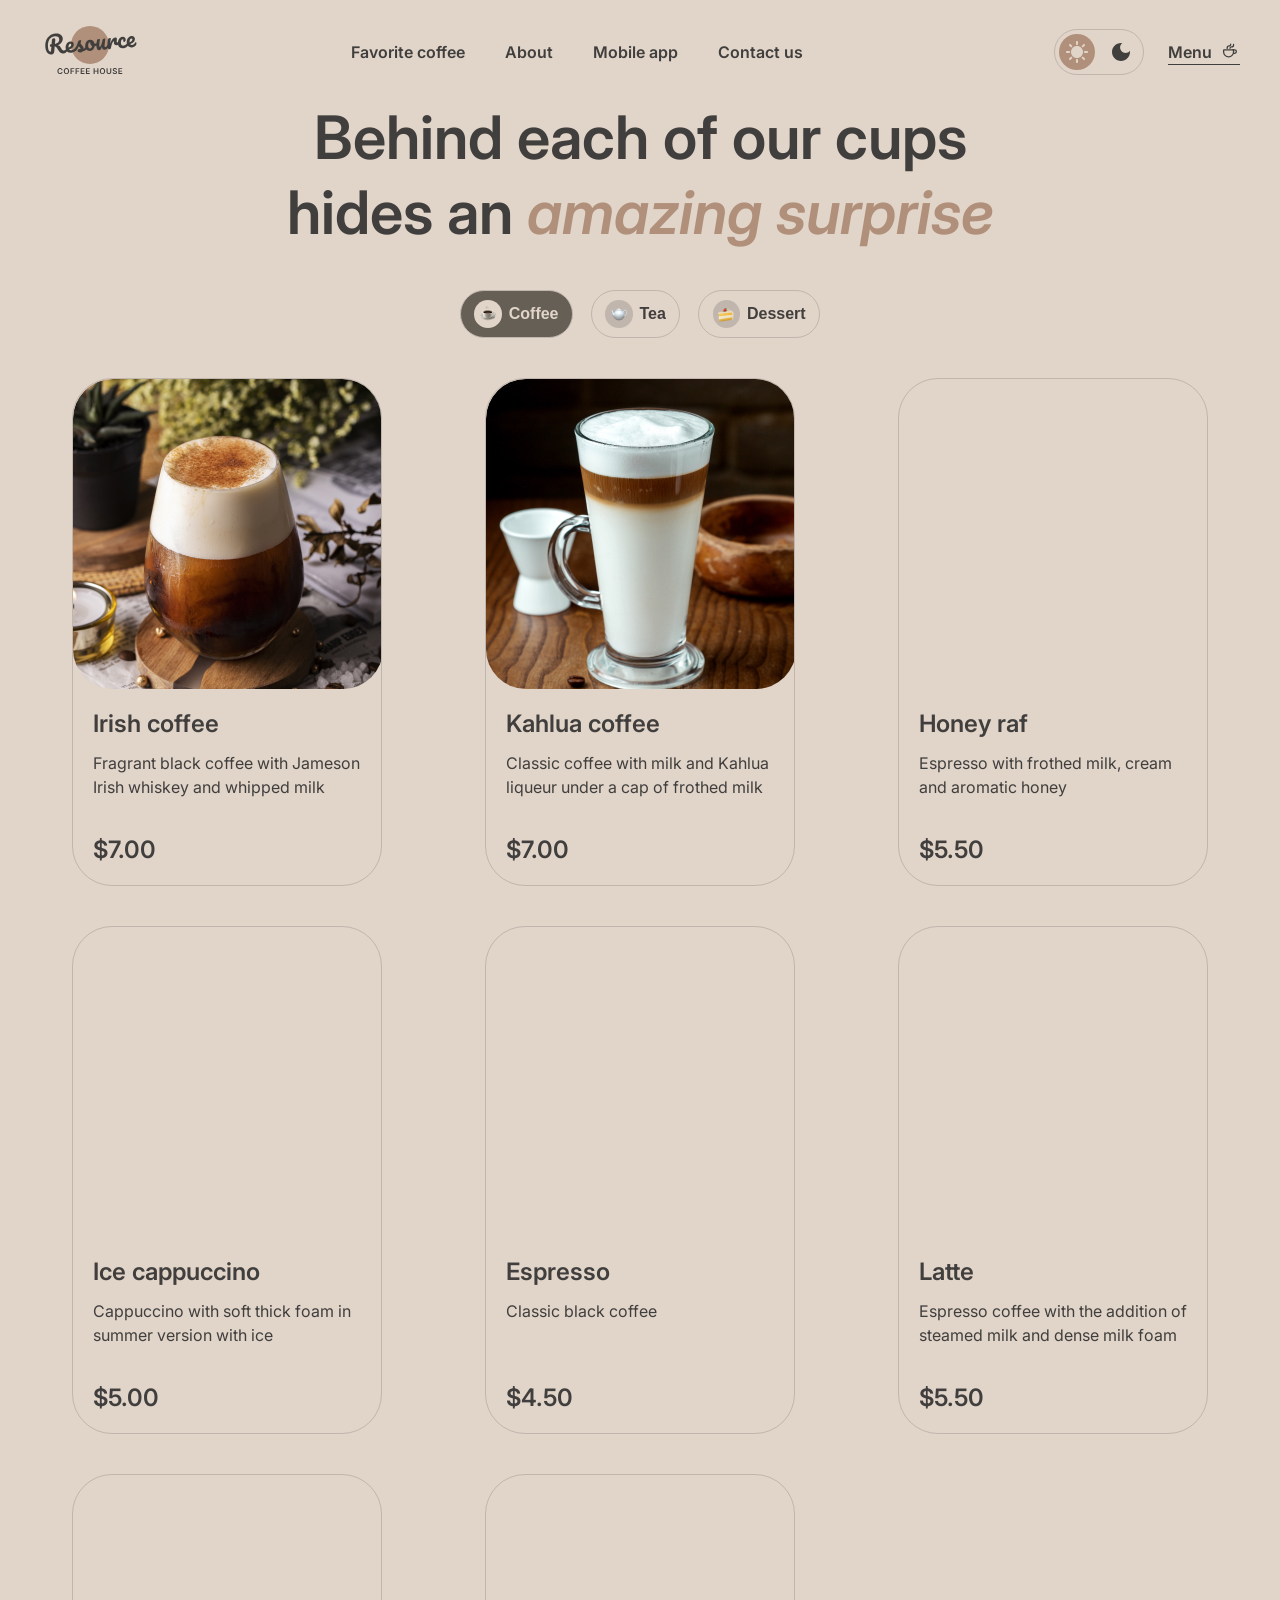
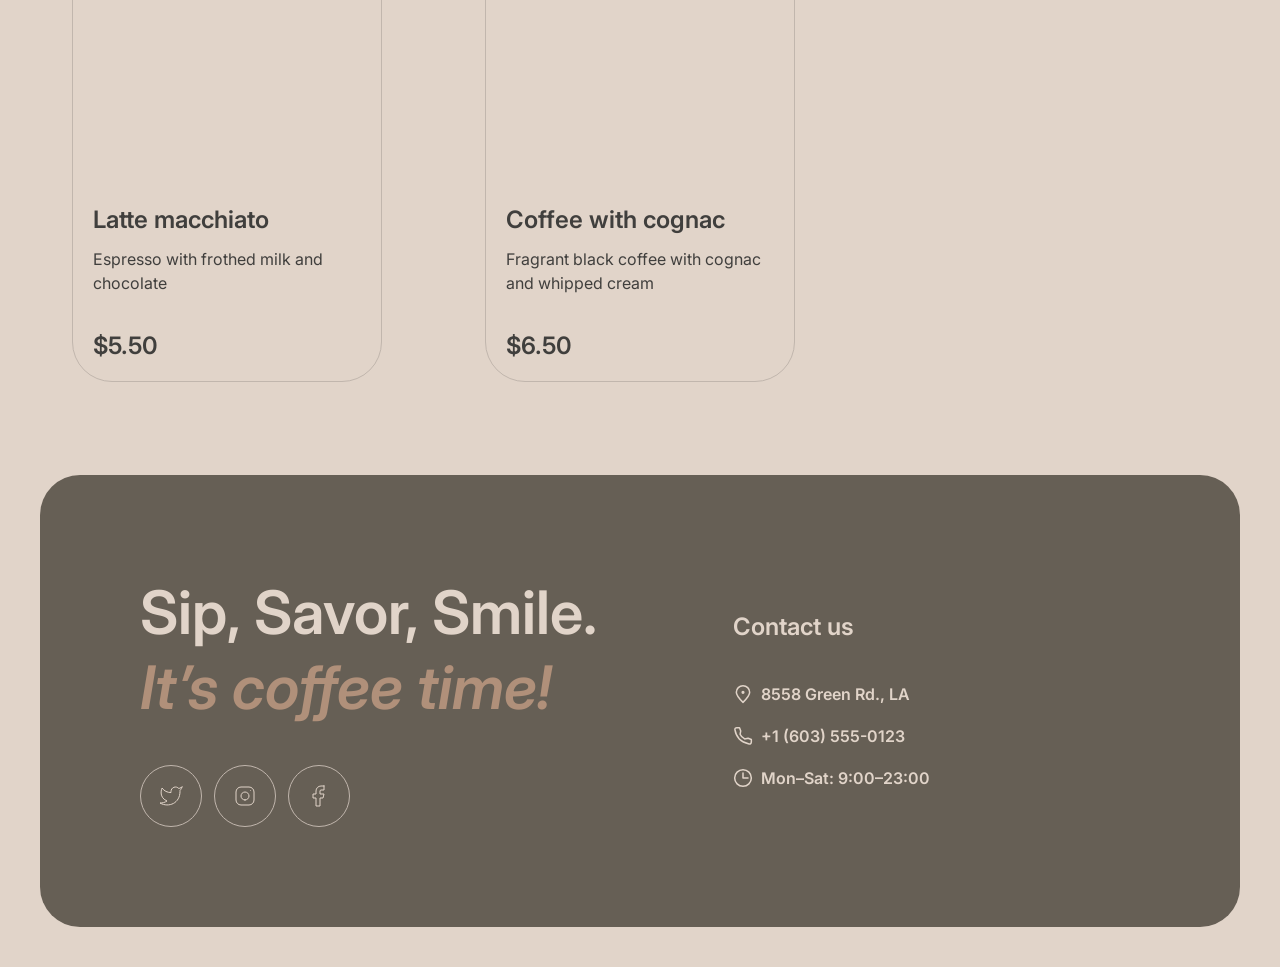
==== commit 9ac6f4a6: "Merge pull request #4 from esrudenko/landing-page-part-2 Landing page Part 2" ====
--- a/menu.html
+++ b/menu.html
@@ -525,6 +525,9 @@
         </ul>
       </footer>
     </div>
+    <div class="modal_overlay">
+      <div class="modal_container"></div>
+    </div>
     <script src="./script.js" type="module"></script>
   </body>
 </html>
--- a/menu.css
+++ b/menu.css
@@ -32,7 +32,7 @@
   --color-text-accent: #b0907a;
   --color-bg-page: #292826;
   --color-bg-container: #403f3d;
-  --color-bg-overlay: #292826 80%;
+  --color-bg-overlay: rgb(64 63 61 / 80%);
   --color-border-primary: #665f55;
   --color-border-inverse: #c1b6ad;
   --color-icon: #e1d4c9;
@@ -46,7 +46,7 @@
   --color-text-accent: #b0907a;
   --color-bg-page: #e1d4c9;
   --color-bg-container: #665f55;
-  --color-bg-overlay: #403f3d 80%;
+  --color-bg-overlay: rgb(64 63 61 / 80%);
   --color-border-primary: #c1b6ad;
   --color-border-inverse: #665f55;
   --color-icon: #403f3d;
@@ -78,7 +78,8 @@
 .menu_card,
 .social_icon_container,
 .contacts_link,
-.tab_item {
+.tab_item,
+.close_modal_btn {
   transition: 0.4s all ease;
 }
 
@@ -87,7 +88,9 @@
 .burger_btn,
 .social_icon_container,
 .tab_item,
-.menu_card {
+.menu_card,
+.close_modal_btn,
+.modal_overlay {
   cursor: pointer;
 }
 
@@ -107,10 +110,20 @@
 
 .contacts_info_title,
 .card_description_title,
-.card_description_price {
+.card_description_price,
+.modal_title,
+.total_label,
+.total_price {
   font-size: 1.5rem;
   font-weight: 600;
   line-height: 125%;
+}
+
+.modal_note_text {
+  font-size: 0.625em;
+  font-weight: 600;
+  line-height: 140%;
+  letter-spacing: 0.5%;
 }
 
 /* BUTTONS */
@@ -137,6 +150,17 @@
   border: 1px solid var(--color-border-primary);
 }
 
+.close_modal_btn {
+  border: 1px solid var(--color-text-primary);
+  border-radius: 6.25em;
+  padding: 0.75em;
+  background: var(--color-bg-page);
+  color: var(--color-text-primary);
+  font-size: 16px;
+  line-height: 150%;
+  font-weight: 600;
+}
+
 /* LINKS */
 .menu_link,
 .menu_link_burger {
@@ -172,7 +196,9 @@
 .header_link,
 .contacts_link,
 .clock_li,
-.tab_title {
+.tab_title,
+.option_badge,
+.option_text {
   font-size: 1rem;
   font-weight: 600;
   line-height: 150%;
@@ -273,7 +299,6 @@
   background: var(--color-border-primary);
 }
 
-.tab_item:hover,
 .active_tab {
   background: var(--color-bg-container);
   color: var(--color-text-inverse);
@@ -301,16 +326,19 @@
   transform: scale(1);
 }
 
-.menu_img_container {
+.menu_img_container,
+.modal_img_container {
   display: flex;
   justify-content: center;
   align-items: center;
   border-radius: 2.5em;
-  max-height: 310px;
+  height: 310px;
+  min-width: 310px;
   overflow: hidden;
 }
 
-.img_card {
+.img_card,
+.modal_img {
   display: block;
   object-fit: cover;
   object-position: center;
@@ -405,6 +433,12 @@
   :root.dark_theme .social_icon_container:hover {
     background: var(--color-bg-page);
   }
+
+  .tab_item:hover,
+  .close_modal_btn:hover {
+    background: var(--color-bg-container);
+    color: var(--color-text-inverse);
+  }
 }
 
 @media (hover: none) {
@@ -424,6 +458,81 @@
     color: var(--color-icon-reverse);
     background: var(--color-bg-container);
   }
+}
+
+/* MODALS */
+.modal_overlay {
+  display: none;
+  align-items: center;
+  justify-content: center;
+  position: fixed;
+  inset: 0;
+  background: var(--color-bg-overlay);
+  z-index: 100;
+}
+
+.modal_container {
+  display: flex;
+  width: 100%;
+  max-width: 800px;
+  padding: 1em;
+  gap: 1.25em;
+  background: var(--color-bg-page);
+  border-radius: 2.5em;
+  cursor: default;
+}
+
+.modal_content,
+.option_group {
+  display: flex;
+  flex-direction: column;
+}
+
+.modal_text {
+  margin-top: 0.75em;
+}
+.modal_content {
+  gap: 1.25em;
+}
+
+.option_group {
+  gap: 0.5em;
+}
+
+.option_list {
+  display: flex;
+  flex-wrap: wrap;
+  gap: 0.5em;
+}
+
+.option_badge {
+  display: flex;
+  align-items: center;
+  justify-content: center;
+  width: 30px;
+  height: 30px;
+  border-radius: 50%;
+  background: var(--color-border-primary);
+}
+
+.option_badge {
+  color: var(--color-text-primary);
+}
+
+.total_row {
+  display: flex;
+  justify-content: space-between;
+}
+
+.modal_note {
+  display: flex;
+  gap: 0.75em;
+  padding: 0.25em 0;
+}
+
+.modal_note_icon {
+  min-width: 16px;
+  min-height: 16px;
 }
 
 /* RESPONSIBILITY */
@@ -549,6 +658,10 @@
   .menu_grid {
     gap: 2.2em 0;
   }
+
+  .modal_container {
+    max-width: 90%;
+  }
 }
 
 @media (max-width: 767px) {
@@ -556,6 +669,14 @@
   .contacts_title {
     font-size: 2.8rem;
   }
+
+  .modal_container {
+    max-width: 90%;
+  }
+
+  .modal_img_container {
+    display: none;
+  }
 }
 
 @media (max-width: 600px) {
@@ -595,6 +716,7 @@
   display: none;
 }
 
-.menu_open {
+.menu_open,
+.modal_open {
   overflow: hidden;
 }
